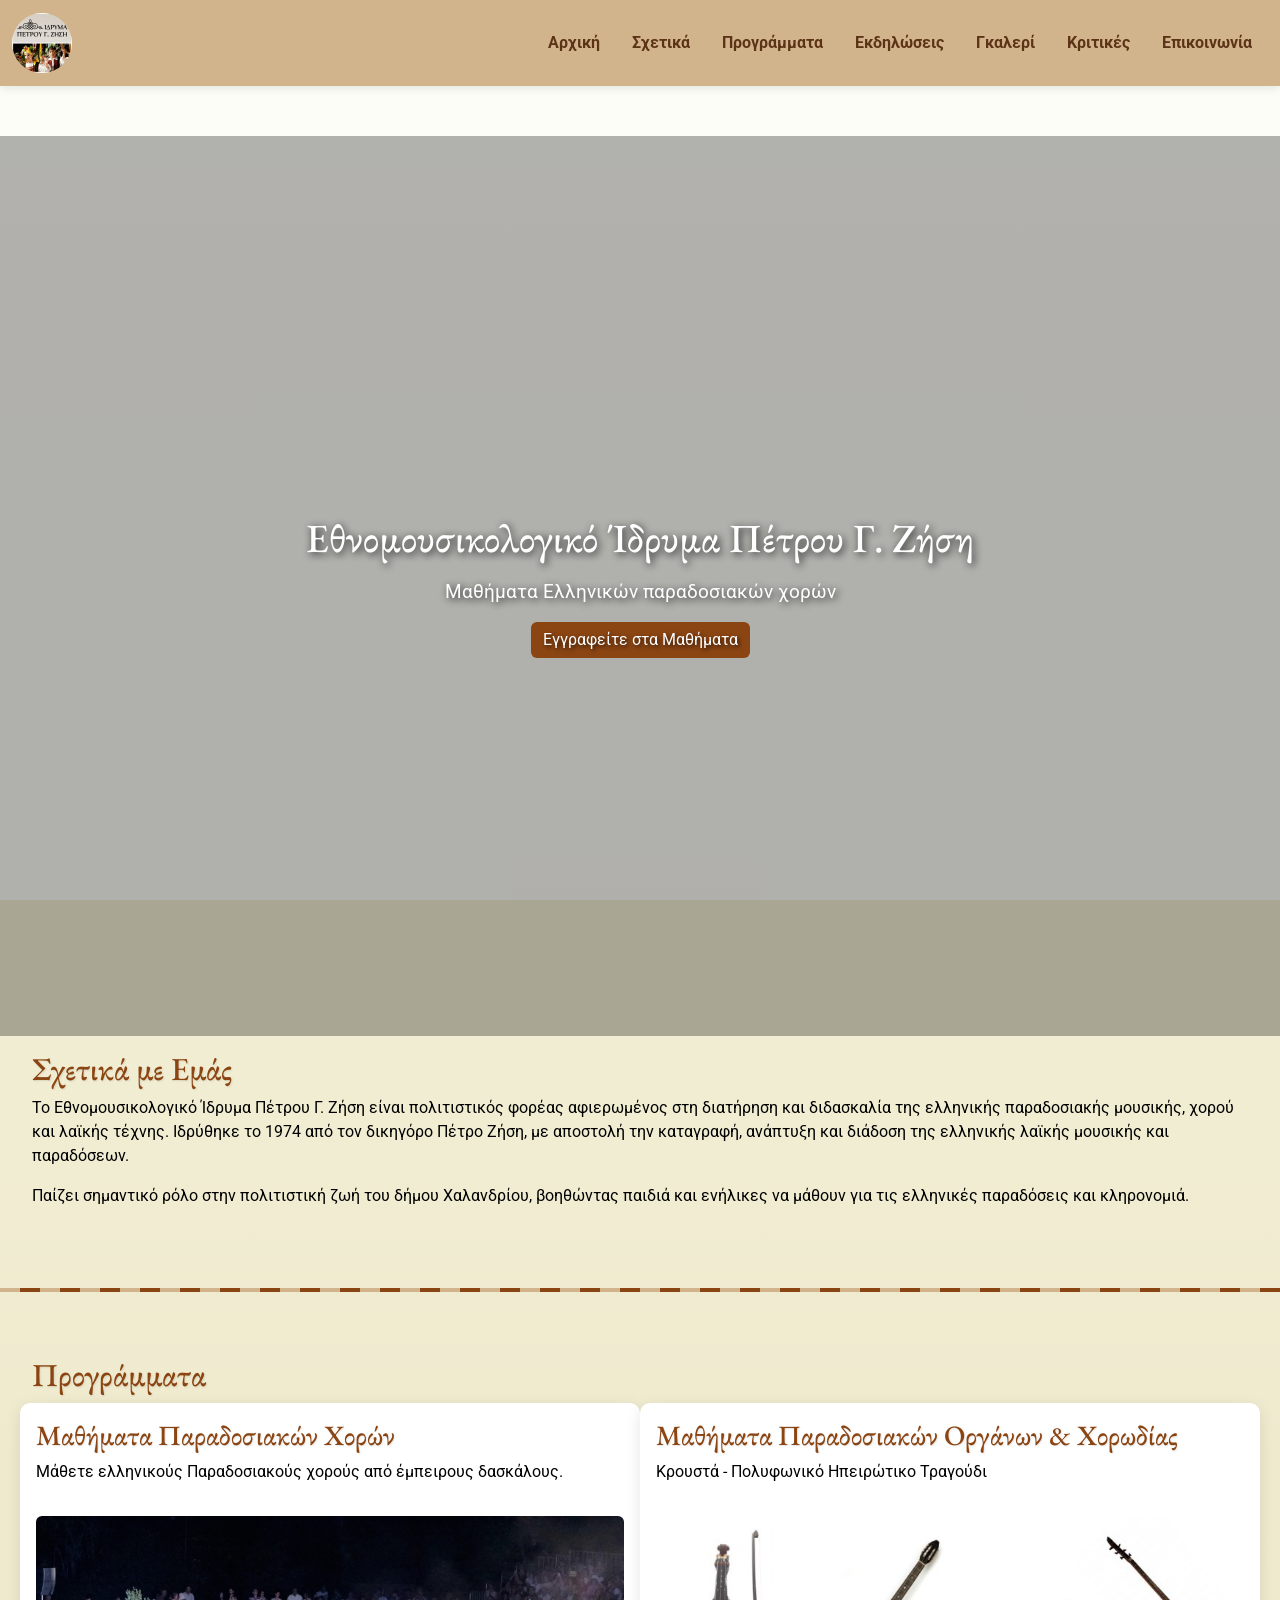
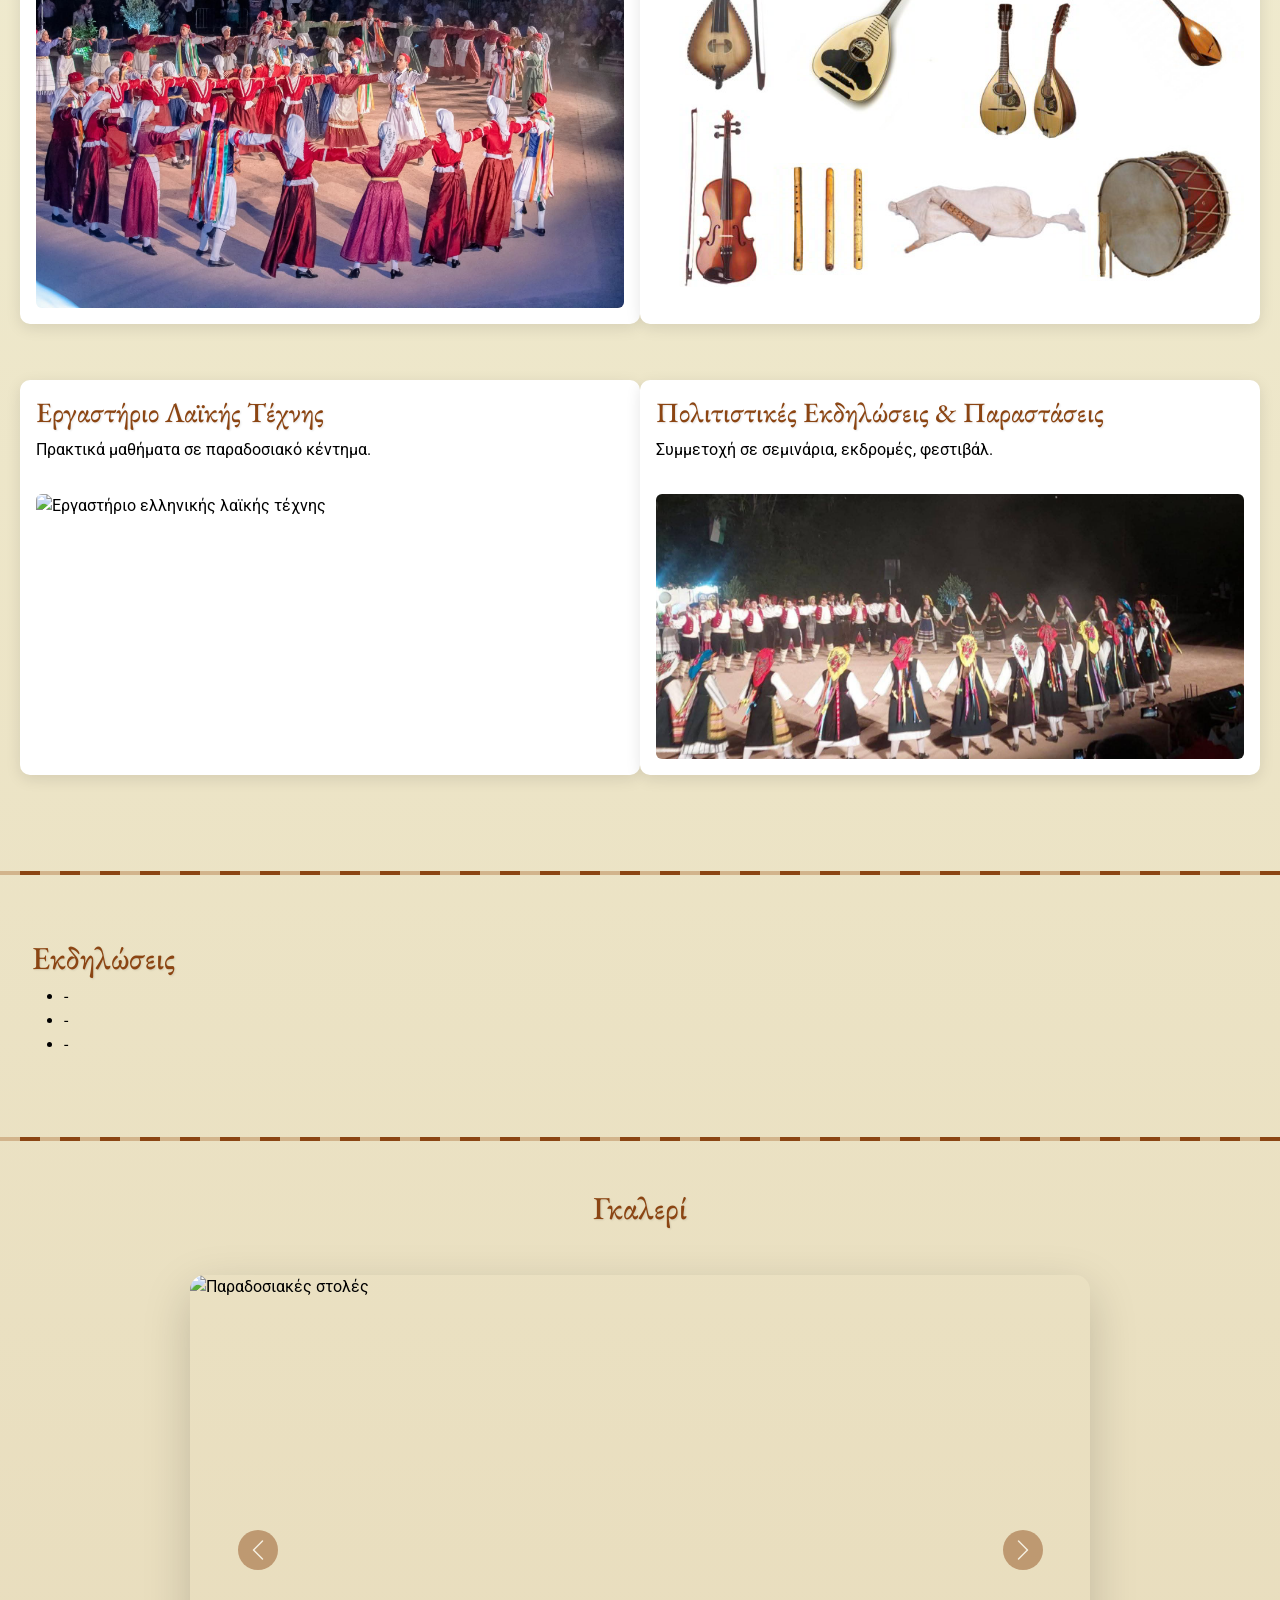
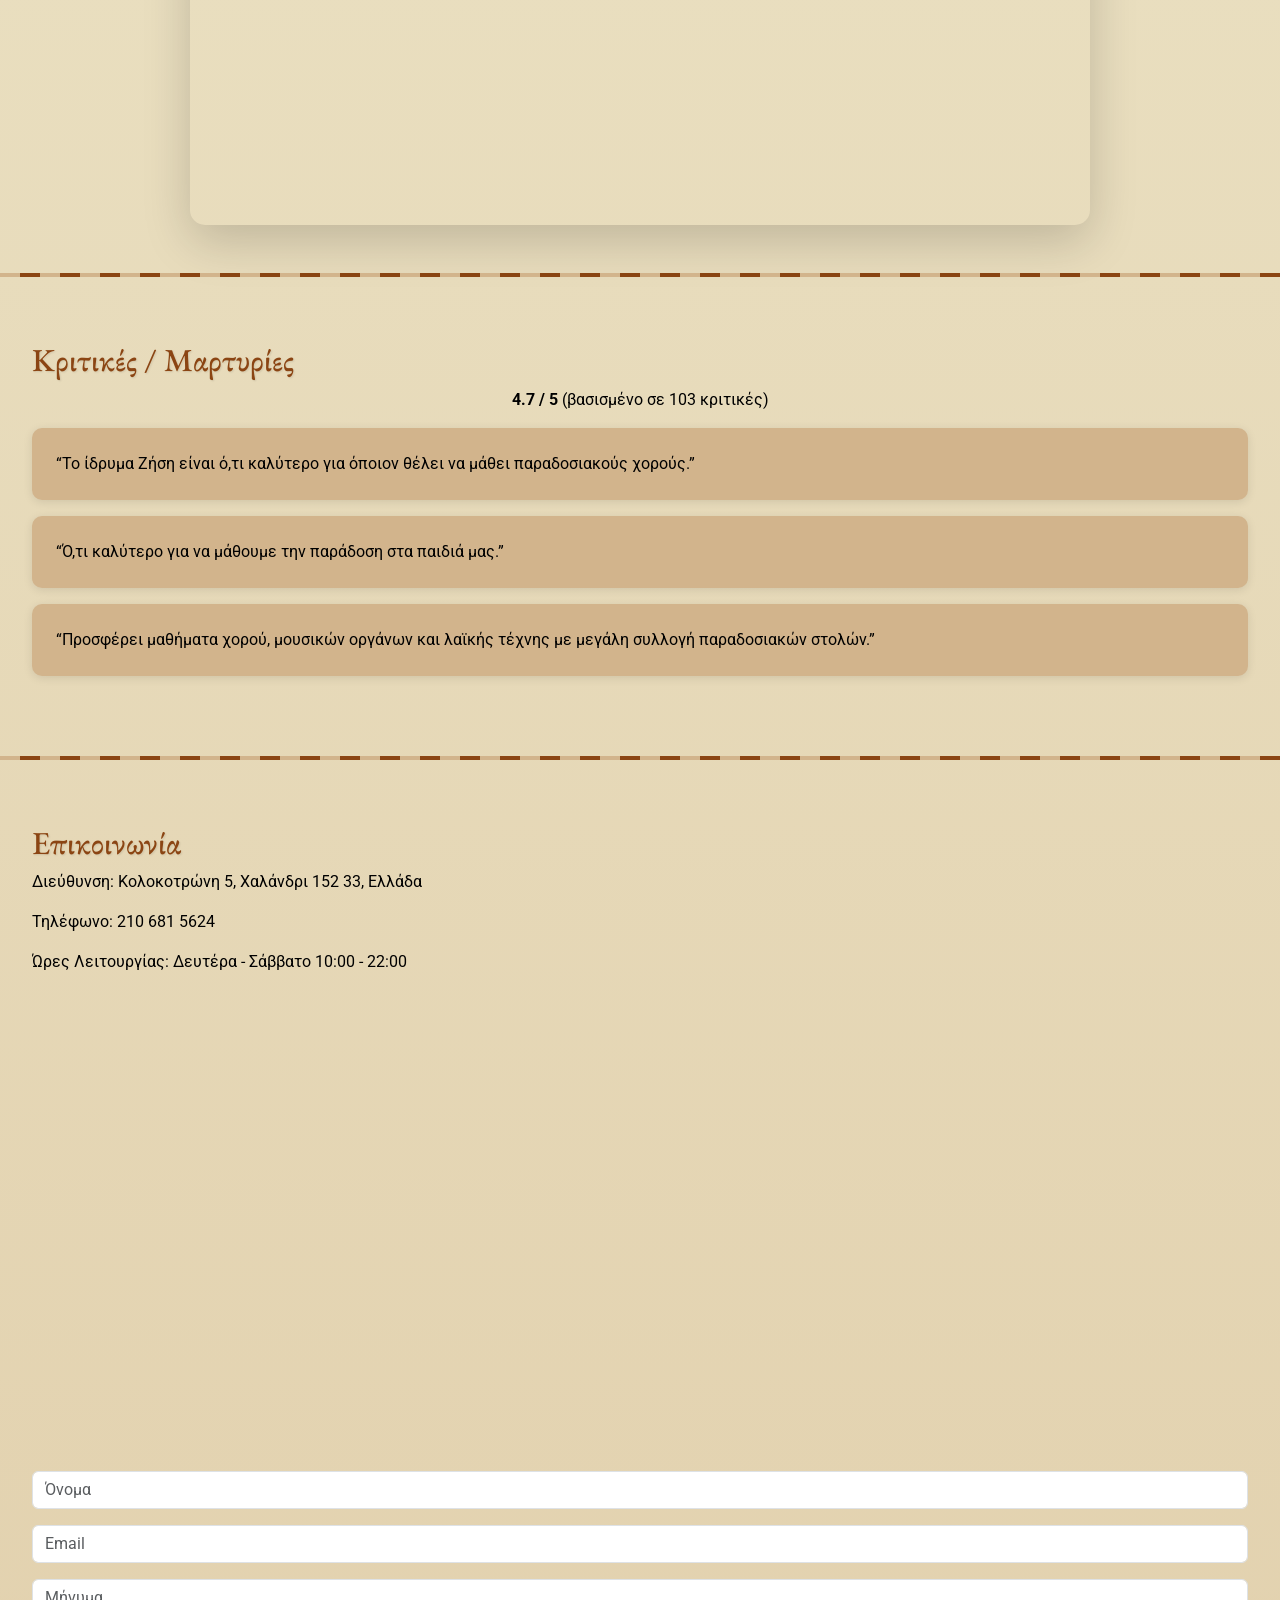
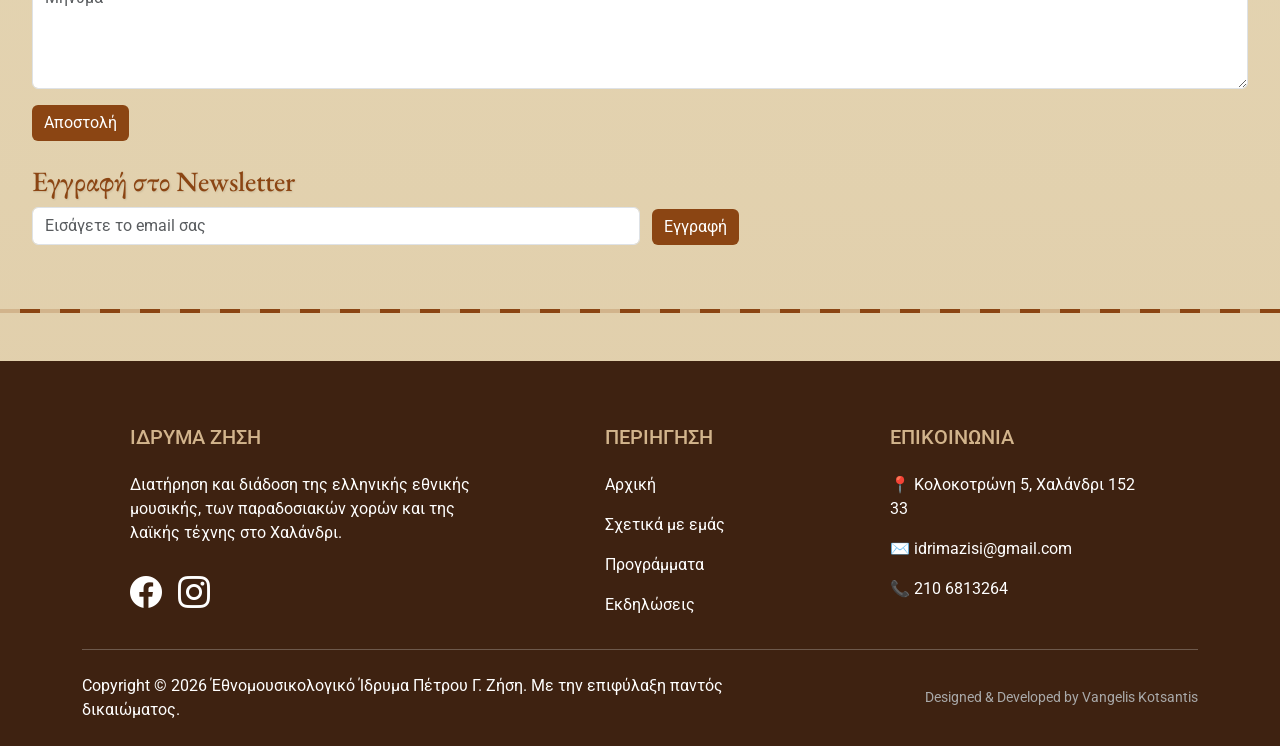
==== index.html @ 88c93ce0 "Update index.html με καρουζελ" ====
<!-- index.html -->
<!DOCTYPE html>
<html lang="el">
<head>
    <meta charset="UTF-8">
    <meta name="viewport" content="width=device-width, initial-scale=1.0">
    <meta name="description" content="Εθνομουσικολογικό Ίδρυμα Πέτρου Γ. Ζήση - Διατήρηση και διδασκαλία ελληνικής παραδοσιακής μουσικής, χορού και λαϊκής τέχνης στο Χαλάνδρι, Αθήνα.">
    <meta name="keywords" content="παραδοσιακοί χοροί, ελληνική μουσική, λαϊκή τέχνη, πολιτιστικά events, Χαλάνδρι, Αθήνα, Ελλάδα">
    <meta property="og:title" content="Εθνομουσικολογικό Ίδρυμα Πέτρου Γ. Ζήση">
    <meta property="og:description" content="Διατήρηση και διδασκαλία ελληνικής παραδοσιακής μουσικής, χορού και λαϊκής τέχνης στο Χαλάνδρι.">
    <meta property="og:image" content="https://vkotsadis06.github.io/idrima-zisi/logo.jpg">
    <meta property="og:url" content="https://vkotsadis06.github.io/idrima-zisi/">
    <meta property="og:type" content="website">
    <title>Εθνομουσικολογικό Ίδρυμα Πέτρου Γ. Ζήση</title>
    <link rel="icon" href="logo.jpg" type="image/jpeg">
    <link href="https://fonts.googleapis.com/css2?family=Playfair+Display:wght@700&family=Roboto:wght@400&family=EB+Garamond&family=Noto+Sans:ital,wght@0,400;0,700;1,400&display=swap" rel="stylesheet">
    <link href="https://cdn.jsdelivr.net/npm/bootstrap@5.3.0-alpha1/dist/css/bootstrap.min.css" rel="stylesheet">
    <link rel="stylesheet" href="https://cdn.jsdelivr.net/npm/bootstrap-icons@1.11.3/font/bootstrap-icons.min.css">
    <link rel="stylesheet" href="styles.css">
</head>
<body>
    <nav class="navbar navbar-expand-md sticky-top" style="background-color: #D2B48C;">
        <div class="container-fluid">
            <a class="navbar-brand" href="#home">
                <img src="logo.jpg" alt="Λογότυπο Ιδρύματος" class="logo" style="height: 60px; border-radius: 50%;">
            </a>
            
            <button class="navbar-toggler" type="button" data-bs-toggle="collapse" data-bs-target="#navbarNav">
                <span class="navbar-toggler-icon"></span>
            </button>
            
            <div class="collapse navbar-collapse" id="navbarNav">
                <ul class="navbar-nav ms-auto">
                    <li class="nav-item"><a class="nav-link" href="#home">Αρχική</a></li>
                    <li class="nav-item"><a class="nav-link" href="#about">Σχετικά</a></li>
                    <li class="nav-item"><a class="nav-link" href="#programs">Προγράμματα</a></li>
                    <li class="nav-item"><a class="nav-link" href="#events">Εκδηλώσεις</a></li>
                    <li class="nav-item"><a class="nav-link" href="#gallery">Γκαλερί</a></li>
                    <li class="nav-item"><a class="nav-link" href="#reviews">Κριτικές</a></li>
                    <li class="nav-item"><a class="nav-link" href="#contact">Επικοινωνία</a></li>
                </ul>
            </div>
        </div>
    </nav>

    <section id="home" class="hero">
        <div class="text-center">
            <h1 class="text-white" style="text-shadow: 2px 2px 8px rgba(0, 0, 0, 0.9);">Εθνομουσικολογικό Ίδρυμα Πέτρου Γ. Ζήση</h1>
            <p class="text-white mt-3" style="text-shadow: 2px 2px 8px rgba(0, 0, 0, 0.9); font-size: 1.2rem;">Μαθήματα Ελληνικών παραδoσιακών χορών</p>
            <a href="#contact" class="btn btn-primary">Εγγραφείτε στα Μαθήματα</a>
        </div>
    </section>

    <section id="about" class="greek-motif section-animate">
        <h2>Σχετικά με Εμάς</h2>
        <p>Το Εθνομουσικολογικό Ίδρυμα Πέτρου Γ. Ζήση είναι πολιτιστικός φορέας αφιερωμένος στη διατήρηση και διδασκαλία της ελληνικής παραδοσιακής μουσικής, χορού και λαϊκής τέχνης. Ιδρύθηκε το 1974 από τον δικηγόρο Πέτρο Ζήση, με αποστολή την καταγραφή, ανάπτυξη και διάδοση της ελληνικής λαϊκής μουσικής και παραδόσεων.</p>
        <p>Παίζει σημαντικό ρόλο στην πολιτιστική ζωή του δήμου Χαλανδρίου, βοηθώντας παιδιά και ενήλικες να μάθουν για τις ελληνικές παραδόσεις και κληρονομιά.</p>
    </section>

    <section id="programs" class="greek-motif section-animate">
        <h2>Προγράμματα</h2>
        <div class="row">
            <div class="col-md-6 program-card">
                <h3>Μαθήματα Παραδοσιακών Χορών</h3>
                <p>Μάθετε ελληνικούς Παραδοσιακούς χορούς από έμπειρους δασκάλους.</p>
                <img src="photo3.jpg" alt="Παραδοσιακοί ελληνικοί χοροί από το Ίδρυμα Ζήση" class="img-fluid rounded mt-3" loading="lazy">
            </div>
            <div class="col-md-6 program-card">
                <h3>Μαθήματα Παραδοσιακών Οργάνων & Χορωδίας</h3>
                <p>Κρουστά - Πολυφωνικό Ηπειρώτικο Τραγούδι</p>
                <img src="photo2.jpg" class="img-fluid rounded mt-3" loading="lazy">
            </div>
        </div>
        <div class="row mt-4">
            <div class="col-md-6 program-card">
                <h3>Εργαστήριο Λαϊκής Τέχνης</h3>
                <p>Πρακτικά μαθήματα σε παραδοσιακό κέντημα.</p>
                <img src="https://images.squarespace-cdn.com/content/v1/5a07137264b05f2730b14c6b/1581079031472-TCMFX96UH1PQL0IK52E2/traditional_loom.jpg?format=1500w" alt="Εργαστήριο ελληνικής λαϊκής τέχνης" class="img-fluid rounded mt-3" loading="lazy">
            </div>
            <div class="col-md-6 program-card">
                <h3>Πολιτιστικές Εκδηλώσεις & Παραστάσεις</h3>
                <p>Συμμετοχή σε σεμινάρια, εκδρομές, φεστιβάλ.</p>
                <img src="photo1.jpg" class="img-fluid rounded mt-3" loading="lazy">
            </div>
        </div>
    </section>

    <section id="events" class="greek-motif section-animate">
        <h2>Εκδηλώσεις</h2>
        <ul>
            <li><strong></strong> - </li>
            <li><strong></strong> - </li>
            <li><strong></strong> - </li>
        </ul>
        <p class="small mb-0" style="color: #0f0b0b;"></p>
</section>

<style>
    .gallery-slide-img {
        height: 550px;
        object-fit: cover;
        object-position: center top;
        cursor: pointer;
    }
    .carousel-control-prev-icon,
    .carousel-control-next-icon {
        background-color: rgba(139, 69, 19, 0.9) !important;
        border-radius: 50%;
        padding: 20px;
        background-size: 60%;
    }
    @media (max-width: 768px) {
        .gallery-slide-img {
            height: 350px;
        }
    }
</style>

<section id="gallery" class="greek-motif section-animate py-5">
    <div class="container">
        <h2 class="mb-5 text-center" style="color: #8B4513;">Γκαλερί</h2>
        
        <div id="foundationGallery" class="carousel slide shadow-lg mx-auto" data-bs-ride="carousel" style="max-width: 900px; border-radius: 15px; overflow: hidden;">
            
            <div class="carousel-inner">
                <div class="carousel-item active">
                    <img src="https://otavoice.gr/wp-content/uploads/2023/10/377218_281390081961912_525425784_n.jpg" alt="Παραδοσιακές στολές" class="d-block w-100 gallery-slide-img gallery-img" loading="lazy">
                </div>
                
                <div class="carousel-item">
                    <img src="https://i.ytimg.com/vi/d5jm_ez07vM/maxresdefault.jpg" alt="Ομαδική παράσταση" class="d-block w-100 gallery-slide-img gallery-img" loading="lazy">
                </div>
                <div class="carousel-item">
                    <img src="https://www.greece-is.com/wp-content/uploads/2017/04/KARELIA-KALAMATA-ZAVOS4.jpg" alt="Ελληνικές λαϊκές στολές" class="d-block w-100 gallery-slide-img gallery-img" loading="lazy">
                </div>
                <div class="carousel-item">
                    <img src="https://www.elissos.com/wp-content/uploads/2025/04/greek-bouzouki.jpg" alt="Μπουζούκι" class="d-block w-100 gallery-slide-img gallery-img" loading="lazy">
                </div>
                <div class="carousel-item">
                    <img src="https://news.gtp.gr/wp-content/uploads/2017/07/guitar-acoustic.jpg" alt="Κιθάρα" class="d-block w-100 gallery-slide-img gallery-img" loading="lazy">
                </div>
            </div>

            <button class="carousel-control-prev" type="button" data-bs-target="#foundationGallery" data-bs-slide="prev">
                <span class="carousel-control-prev-icon" aria-hidden="true"></span>
                <span class="visually-hidden">Προηγούμενο</span>
            </button>
            <button class="carousel-control-next" type="button" data-bs-target="#foundationGallery" data-bs-slide="next">
                <span class="carousel-control-next-icon" aria-hidden="true"></span>
                <span class="visually-hidden">Επόμενο</span>
            </button>
        </div>
    </div>
</section>

    <section id="reviews" class="greek-motif section-animate">
        <h2>Κριτικές / Μαρτυρίες</h2>
        <p class="text-center"><strong>4.7 / 5</strong> (βασισμένο σε 103 κριτικές)</p>
        <div class="testimonial">“Το ίδρυμα Ζήση είναι ό,τι καλύτερο για όποιον θέλει να μάθει παραδοσιακούς χορούς.”</div>
        <div class="testimonial">“Ό,τι καλύτερο για να μάθουμε την παράδοση στα παιδιά μας.”</div>
        <div class="testimonial">“Προσφέρει μαθήματα χορού, μουσικών οργάνων και λαϊκής τέχνης με μεγάλη συλλογή παραδοσιακών στολών.”</div>
    </section>

    <section id="contact" class="greek-motif section-animate">
        <h2>Επικοινωνία</h2>
        <p>Διεύθυνση: Κολοκοτρώνη 5, Χαλάνδρι 152 33, Ελλάδα</p>
        <p>Τηλέφωνο: 210 681 5624</p>
        <p>Ώρες Λειτουργίας: Δευτέρα - Σάββατο 10:00 - 22:00</p>
        <iframe src="https://www.google.com/maps/embed?pb=!1m18!1m12!1m3!1d386.6098460746731!2d23.799478508657387!3d38.022652000157635!2m3!1f0!2f0!3f0!3m2!1i1024!2i768!4f13.1!3m3!1m2!1s0x14a198f9e538e379%3A0x6883b04233fc4211!2zzpXOuM69zr_OvM6_z4XPg865zrrOv867zr_Os865zrrPjCDOis60z4HPhc68zrEgzqDOrc-Ez4HOv8-FIM6TLiDOls6uz4POtw!5e1!3m2!1sel!2sgr!4v1773169920272!5m2!1sel!2sgr" width="100%" height="450" style="border:0;" allowfullscreen="" loading="lazy" referrerpolicy="no-referrer-when-downgrade"></iframe>
    <form action="https://formspree.io/f/xreypypk" method="POST" class="mt-4">
        <div class="mb-3">
            <input type="text" name="Όνομα" class="form-control" placeholder="Όνομα" required>
        </div>
        <div class="mb-3">
            <input type="email" name="Email" class="form-control" placeholder="Email" required>
        </div>
        <div class="mb-3">
            <textarea name="Μήνυμα" class="form-control" placeholder="Μήνυμα" rows="4" required></textarea>
        </div>
        <button type="submit" class="btn btn-primary">Αποστολή</button>
    </form>
        <div class="mt-4">
            <h3>Εγγραφή στο Newsletter</h3>
            <form action="https://github.us9.list-manage.com/subscribe/post?u=51d073063e62c4d8cb79d80f4&amp;id=ccbe4bd9a5&amp;f_id=00e267e1f0" method="POST" target="_blank">
                <input type="email" name="EMAIL" class="form-control d-inline-block w-50" placeholder="Εισάγετε το email σας" required>
                
                <div style="position: absolute; left: -5000px;" aria-hidden="true">
                    <input type="text" name="b_51d073063e62c4d8cb79d80f4_ccbe4bd9a5" tabindex="-1" value="">
                </div>
                
                <button type="submit" class="btn btn-primary ms-2">Εγγραφή</button>
            </form>
        </div>
    </section>

    <footer class="text-white pt-5 pb-4 mt-5" style="background-color: #3E2211;">
        <div class="container text-center text-md-start">
            <div class="row text-center text-md-start">
    
                <div class="col-md-4 col-lg-4 col-xl-4 mx-auto mt-3">
                    <h5 class="text-uppercase mb-4 font-weight-bold" style="color: #D2B48C;">Ιδρυμα Ζηση</h5>
                    <p>Διατήρηση και διάδοση της ελληνικής εθνικής μουσικής, των παραδοσιακών χορών και της λαϊκής τέχνης στο Χαλάνδρι.</p>
                    <div class="mt-4 d-flex gap-3 justify-content-center justify-content-md-start">
                        <a href="https://www.facebook.com/Idrimazisipage" target="_blank" class="text-white social-icon" aria-label="Facebook Ιδρύματος">
                            <i class="bi bi-facebook" style="font-size: 2rem;"></i>
                        </a>
                        <a href="https://www.instagram.com/idrima_zisi" target="_blank" class="text-white social-icon" aria-label="Instagram Ιδρύματος">
                            <i class="bi bi-instagram" style="font-size: 2rem;"></i>
                        </a>
                    </div>
                </div>
    
                <div class="col-md-3 col-lg-2 col-xl-2 mx-auto mt-3">
                    <h5 class="text-uppercase mb-4 font-weight-bold" style="color: #D2B48C;">Περιηγηση</h5>
                    <p><a href="#home" class="text-white text-decoration-none footer-link">Αρχική</a></p>
                    <p><a href="#about" class="text-white text-decoration-none footer-link">Σχετικά με εμάς</a></p>
                    <p><a href="#programs" class="text-white text-decoration-none footer-link">Προγράμματα</a></p>
                    <p><a href="#events" class="text-white text-decoration-none footer-link">Εκδηλώσεις</a></p>
                </div>
    
                <div class="col-md-4 col-lg-3 col-xl-3 mx-auto mt-3">
                    <h5 class="text-uppercase mb-4 font-weight-bold" style="color: #D2B48C;">Επικοινωνια</h5>
                    <p>📍 Κολοκοτρώνη 5, Χαλάνδρι 152 33</p>
                    <p>✉️ idrimazisi@gmail.com</p>
                    <p>📞 210 6813264</p>
                </div>
            </div>
    
            <hr class="mb-4 border-light">
    
            <div class="row align-items-center">
                <div class="col-md-7 col-lg-8">
                    <p class="mb-0"> 
                        Copyright © 2026 Έθνομουσικολογικό Ίδρυμα Πέτρου Γ. Ζήση. Με την επιφύλαξη παντός δικαιώματος. 
                    </p>
                </div>
                <div class="col-md-5 col-lg-4 text-md-end mt-3 mt-md-0">
                    <p class="small mb-0" style="color: #A9A9A9;">
                        Designed & Developed by Vangelis Kotsantis
                    </p>
                </div>
            </div>
        </div>
    </footer>

    <script src="script.js"></script>
    <script src="https://cdn.jsdelivr.net/npm/bootstrap@5.3.0-alpha1/dist/js/bootstrap.bundle.min.js"></script>
</body>

</html>
---- styles.css ----
/* styles.css */
body { 
    font-family: 'Roboto', 'Noto Sans', sans-serif; 
    background-color: #F5F5DC; 
    color: #000000;
    margin: 0; 
    padding: 0; 
    background-image: linear-gradient(to bottom, #F5F5DC, #E0CDA9); /* Subtle gradient */
}
body::before {
    content: '';
    position: absolute;
    top: 0;
    left: 0;
    width: 100%;
    height: 100%;
    background: rgba(255, 255, 255, 0.8);
    pointer-events: none;
    z-index: -1;
}
h1, h2, h3 { 
    font-family: 'EB Garamond', 'Noto Sans', serif; 
    color: #8B4513; 
    text-shadow: 1px 1px 2px rgba(0,0,0,0.1);
}
.navbar {
    box-shadow: 0 2px 10px rgba(0,0,0,0.1);
    transition: background-color 0.3s;
}
.navbar:hover {
    background-color: #C4A484 !important;
}
.nav-link {
    color: #5C3317 !important;
    font-weight: bold;
    position: relative;
    transition: color 0.3s;
    margin: 0 0.5rem;
}
.nav-link::after {
    content: '';
    position: absolute;
    width: 0;
    height: 2px;
    bottom: 0;
    left: 0;
    background-color: #8B4513;
    transition: width 0.3s;
}
.nav-link:hover {
    color: #8B4513 !important;
}
.nav-link:hover::after {
    width: 100%;
}
section { 
    padding: 4rem 2rem; 
    scroll-margin-top: 5rem; 
    position: relative; 
    z-index: 1; 
    opacity: 0;
    transform: translateY(50px);
    transition: opacity 0.6s ease-out, transform 0.6s ease-out;
}
.section-animate.visible {
    opacity: 1;
    transform: translateY(0);
}
.hero { 
    background: url('https://otavoice.gr/wp-content/uploads/2023/10/377218_281390081961912_525425784_n.jpg') no-repeat center/cover; 
    min-height: 100vh; 
    display: flex; 
    align-items: center; 
    justify-content: center; 
    color: white; 
    text-shadow: 2px 2px 4px rgba(0,0,0,0.7); 
    animation: fadeIn 2s forwards; /* Added forwards to keep opacity 1 */
    position: relative;
}
.hero h1, .hero p {
    color: white !important;
    text-shadow: 2px 2px 8px rgba(0,0,0,0.9);
}
.hero::before {
    content: '';
    position: absolute;
    top: 0;
    left: 0;
    width: 100%;
    height: 100%;
    background: rgba(0,0,0,0.3); /* Overlay for better text visibility */
}
.hero .text-center {
    z-index: 1;
}
@keyframes fadeIn { 
    from { opacity: 0; } 
    to { opacity: 1; } 
}
.greek-motif { 
    border-bottom: 4px solid #8B4513; 
    position: relative; 
}
.greek-motif::after { 
    content: ''; 
    position: absolute; 
    bottom: -4px; 
    left: 0; 
    width: 100%; 
    height: 4px; 
    background: repeating-linear-gradient(90deg, #D2B48C, #D2B48C 20px, transparent 20px, transparent 40px); 
}
.program-card {
    background: white;
    padding: 1rem;
    border-radius: 10px;
    box-shadow: 0 4px 15px rgba(0,0,0,0.1);
    margin-bottom: 2rem;
    transition: transform 0.3s, box-shadow 0.3s;
}
.program-card img {
    max-width: 100%;
    height: auto;
    border-radius: 8px;
    margin-top: 1rem;
}
.program-card:hover {
    transform: translateY(-10px);
    box-shadow: 0 6px 20px rgba(0,0,0,0.15);
}
.gallery-grid img { 
    width: 100%; 
    max-width: 300px; 
    margin: 1rem; 
    border-radius: 15px; 
    box-shadow: 0 4px 12px rgba(0,0,0,0.15); 
    transition: transform 0.3s, box-shadow 0.3s; 
    cursor: pointer;
}
.gallery-grid img:hover { 
    transform: scale(1.05); 
    box-shadow: 0 6px 20px rgba(0,0,0,0.2);
}
.testimonial { 
    background: #D2B48C; 
    padding: 1.5rem; 
    margin: 1rem 0; 
    border-radius: 10px; 
    box-shadow: 0 2px 10px rgba(0,0,0,0.1);
    transition: background 0.3s;
}
.testimonial:hover {
    background: #C4A484;
}
/* Footer Links Hover */
.footer-link {
    transition: color 0.3s ease;
}
.footer-link:hover {
    color: #D2B48C !important;
    text-decoration: underline !important;
}
/* Εφέ Γκαλερί (Απόλυτη Προτεραιότητα) */
.gallery-img {
    transition: transform 0.3s ease, box-shadow 0.3s ease !important;
    cursor: pointer !important;
}

.gallery-img:hover {
    transform: scale(1.05) !important; 
    box-shadow: 0 10px 25px rgba(139, 69, 19, 0.4) !important; /* Έβαλα και μια ελαφριά καφέ σκιά για να ταιριάζει με το θέμα! */
    z-index: 10 !important;
    position: relative !important;
}
@media (max-width: 768px) { 
    nav { flex-direction: column; } 
    nav ul { flex-direction: column; } 
    nav .logo-container { margin-top: 1rem; } 
    section { padding: 2rem 1rem; } 
}
.btn-primary { 
    background: #8B4513; 
    border: none; 
    transition: background 0.3s;
}
.btn-primary:hover {
    background: #A0522D;

}
/* Εφέ στα εικονίδια των Social Media */
.social-icon {
    transition: color 0.3s ease, transform 0.3s ease;
    display: inline-block;
}
.social-icon:hover {
    color: #D2B48C !important;
    transform: scale(1.2); /* Μεγαλώνει ελαφρώς στο hover */
}
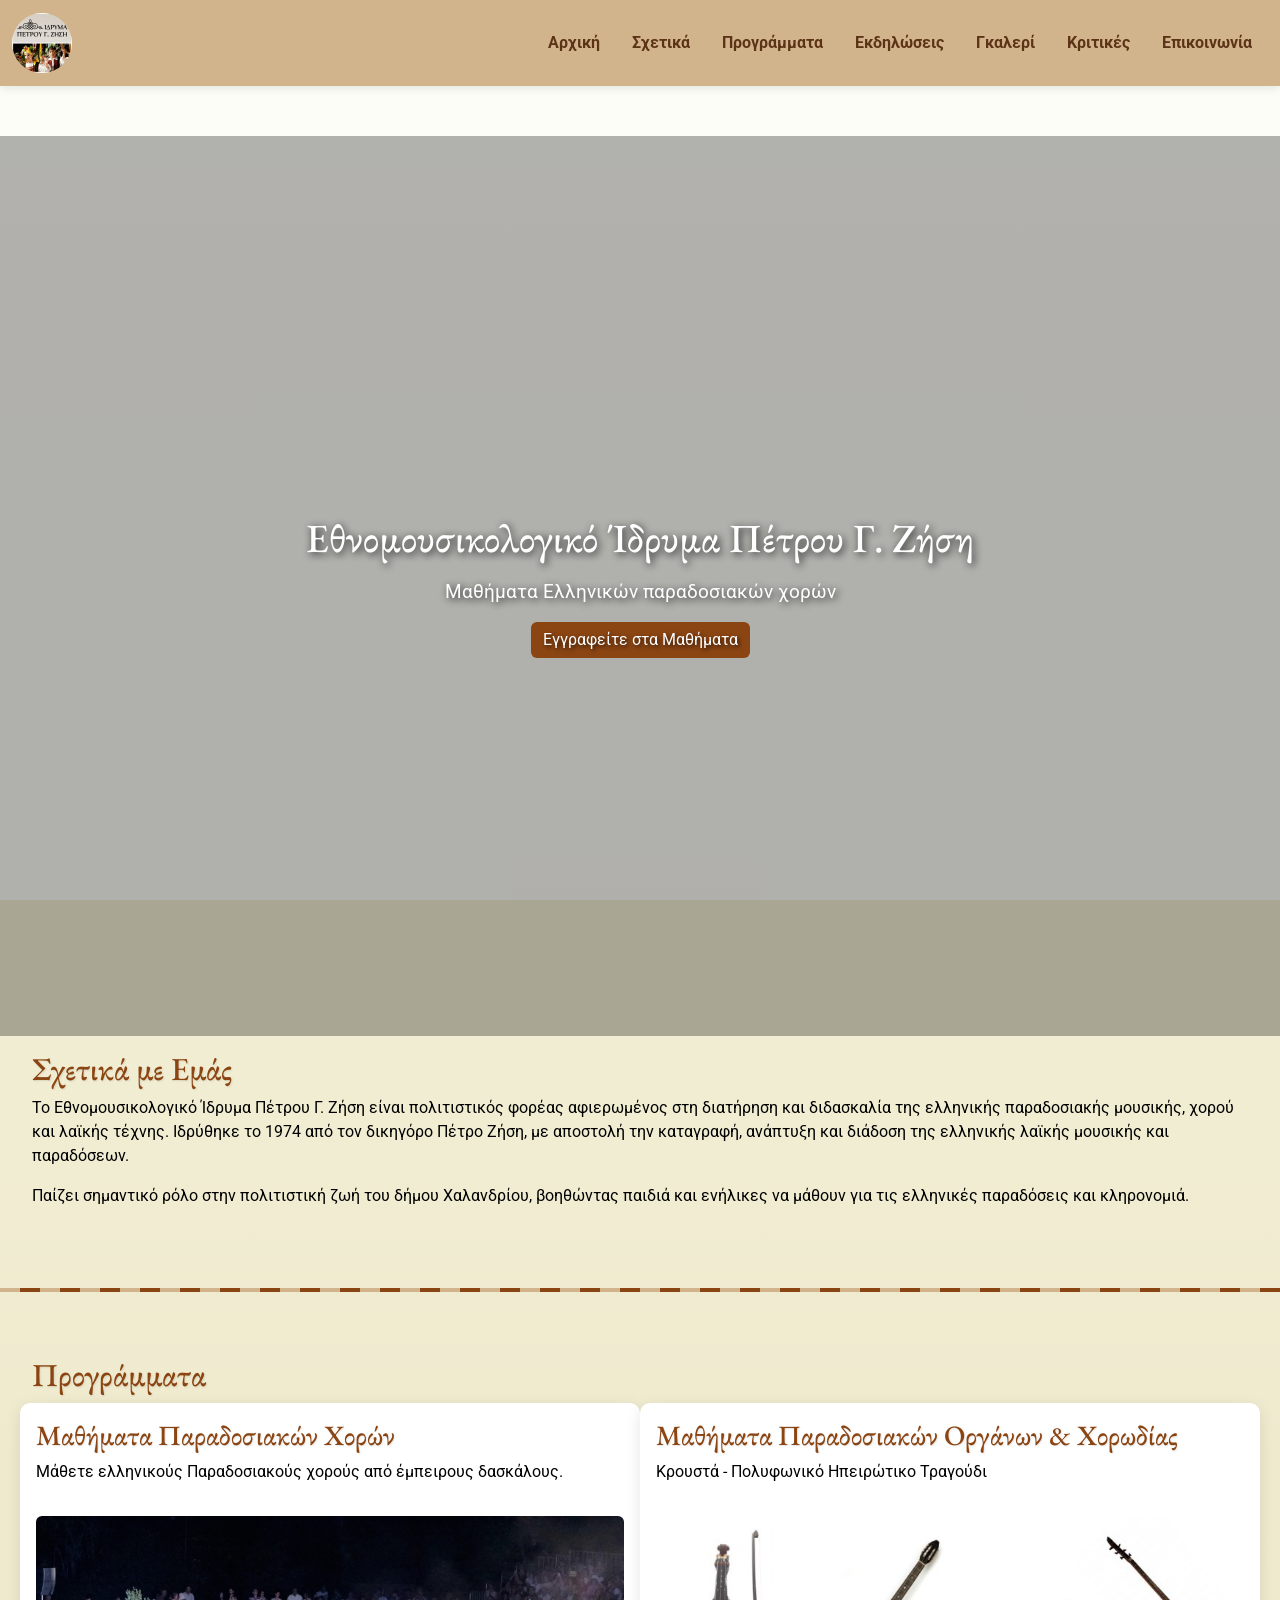
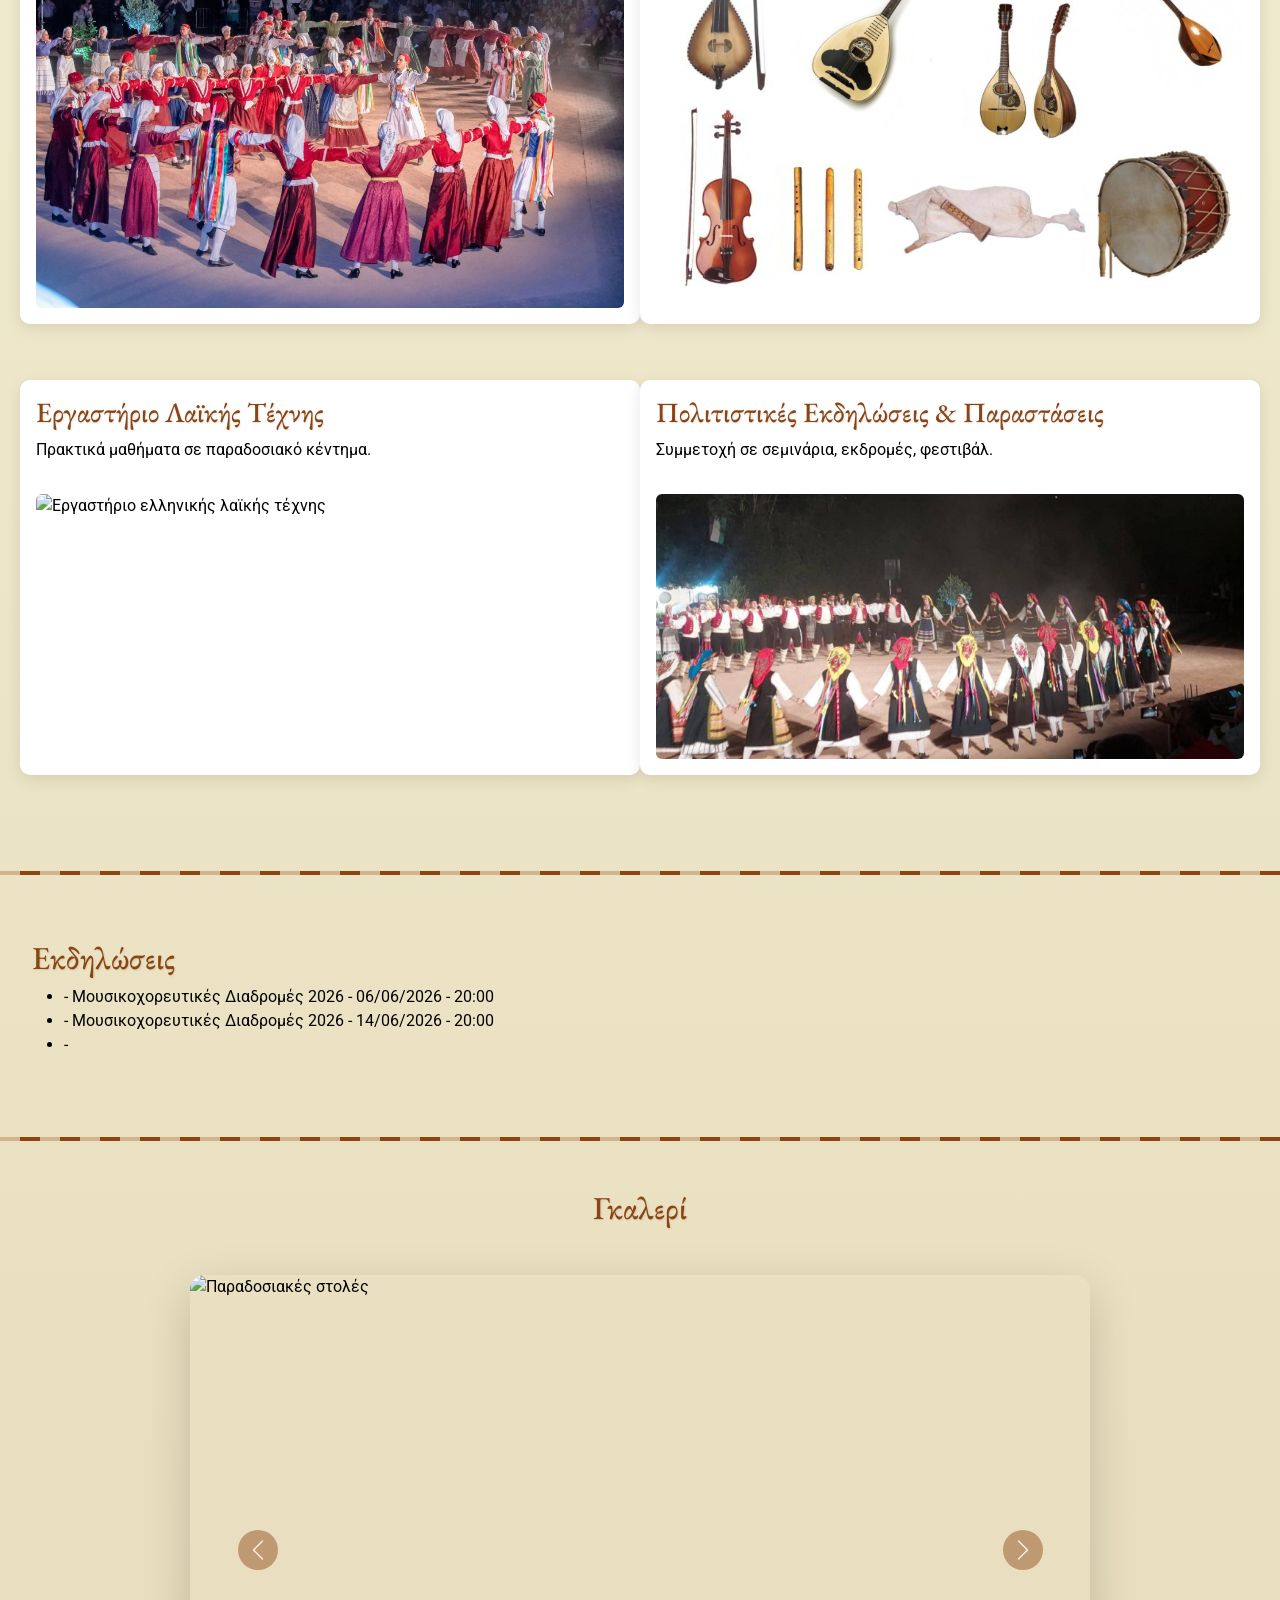
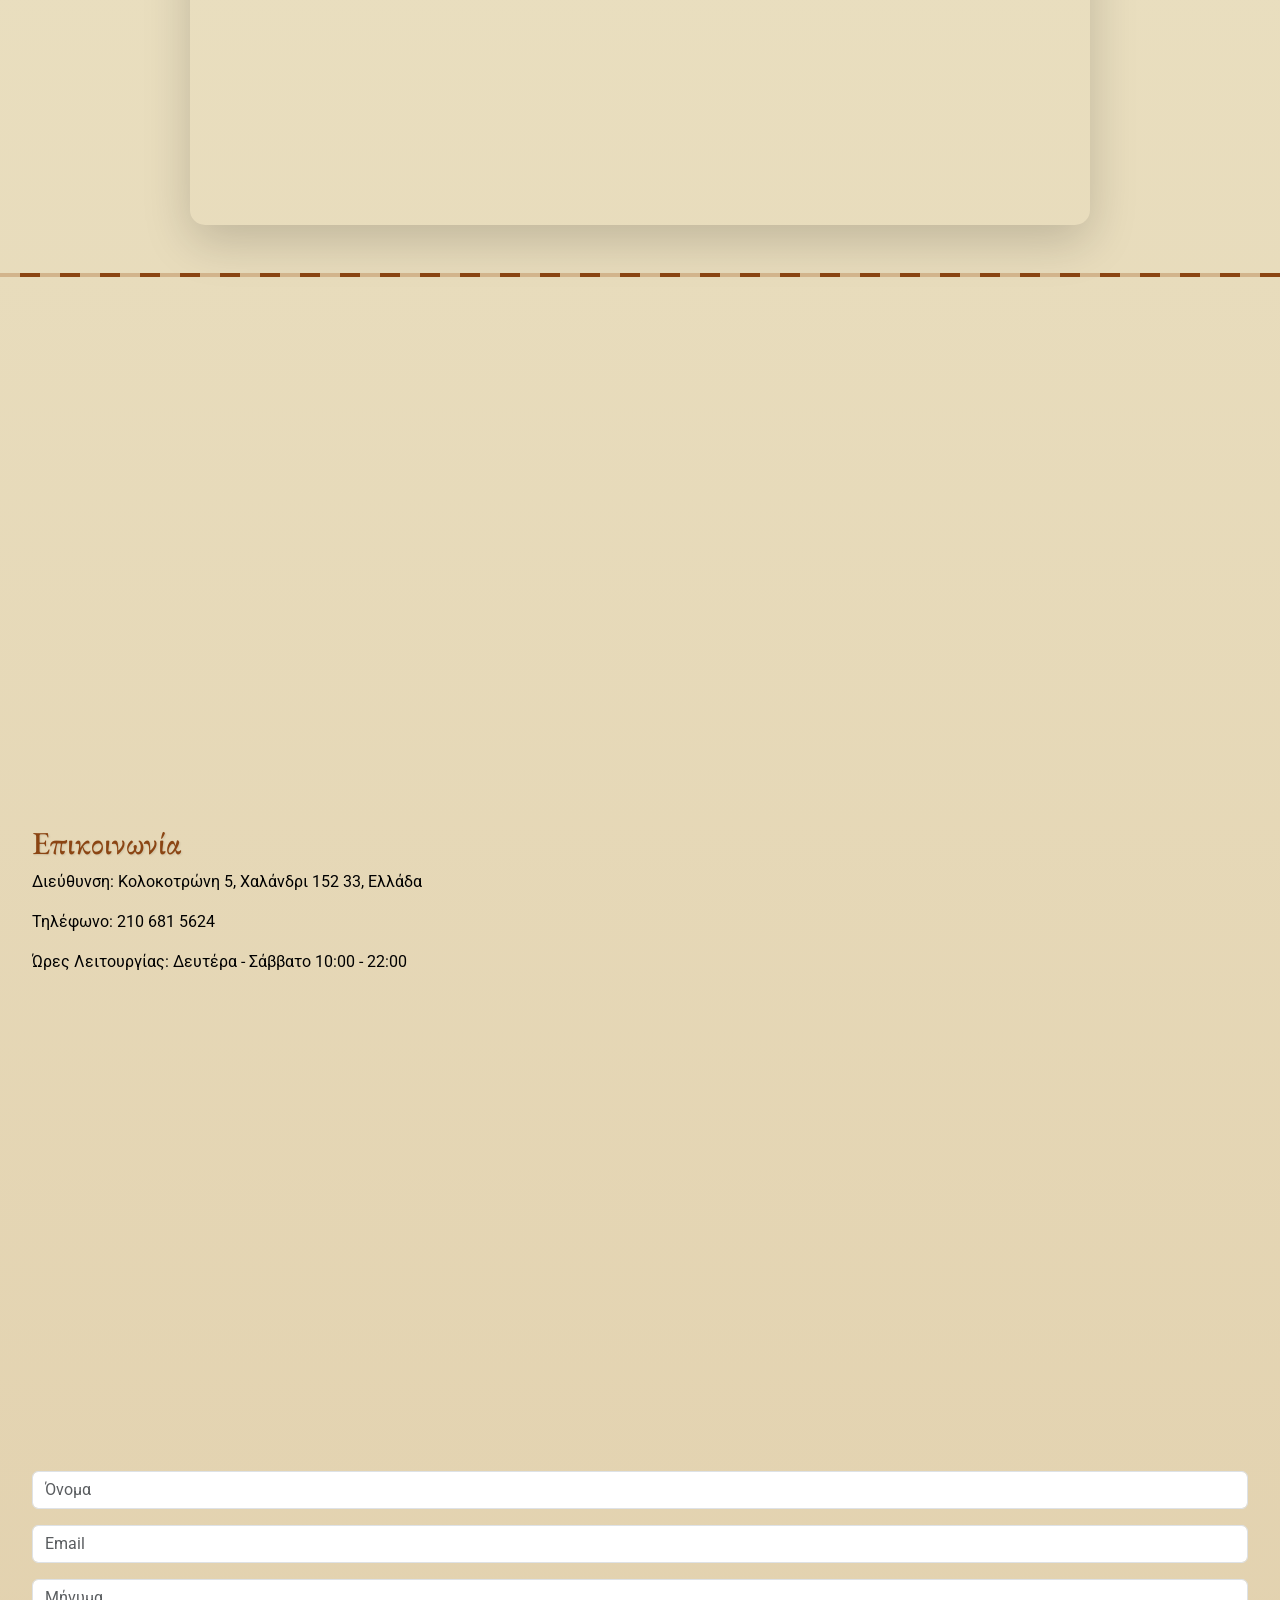
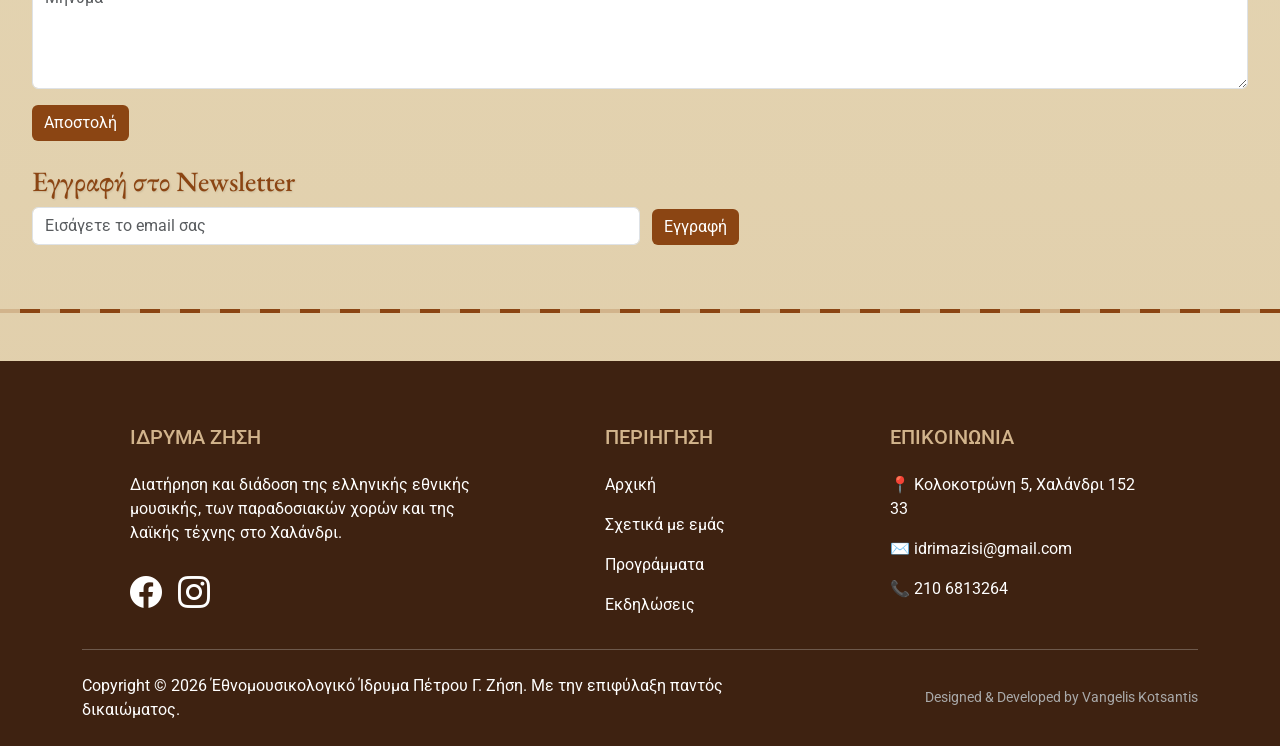
==== commit b07b0d48: "Update index.html" ====
--- a/index.html
+++ b/index.html
@@ -88,8 +88,8 @@
     <section id="events" class="greek-motif section-animate">
         <h2>Εκδηλώσεις</h2>
         <ul>
-            <li><strong></strong> - </li>
-            <li><strong></strong> - </li>
+            <li><strong></strong> - Μουσικοχορευτικές Διαδρομές 2026 - 06/06/2026 - 20:00 </li>
+            <li><strong></strong> - Μουσικοχορευτικές Διαδρομές 2026 - 14/06/2026 - 20:00 </li>
             <li><strong></strong> - </li>
         </ul>
         <p class="small mb-0" style="color: #0f0b0b;"></p>
@@ -139,6 +139,9 @@
                 <div class="carousel-item">
                     <img src="https://news.gtp.gr/wp-content/uploads/2017/07/guitar-acoustic.jpg" alt="Κιθάρα" class="d-block w-100 gallery-slide-img gallery-img" loading="lazy">
                 </div>
+                <div class="carousel-item">
+                    <img src="Parastasis.jpg" alt="Παράσταση" class="d-block w-100 gallery-slide-img gallery-img" loading="lazy">
+                </div>
             </div>
 
             <button class="carousel-control-prev" type="button" data-bs-target="#foundationGallery" data-bs-slide="prev">
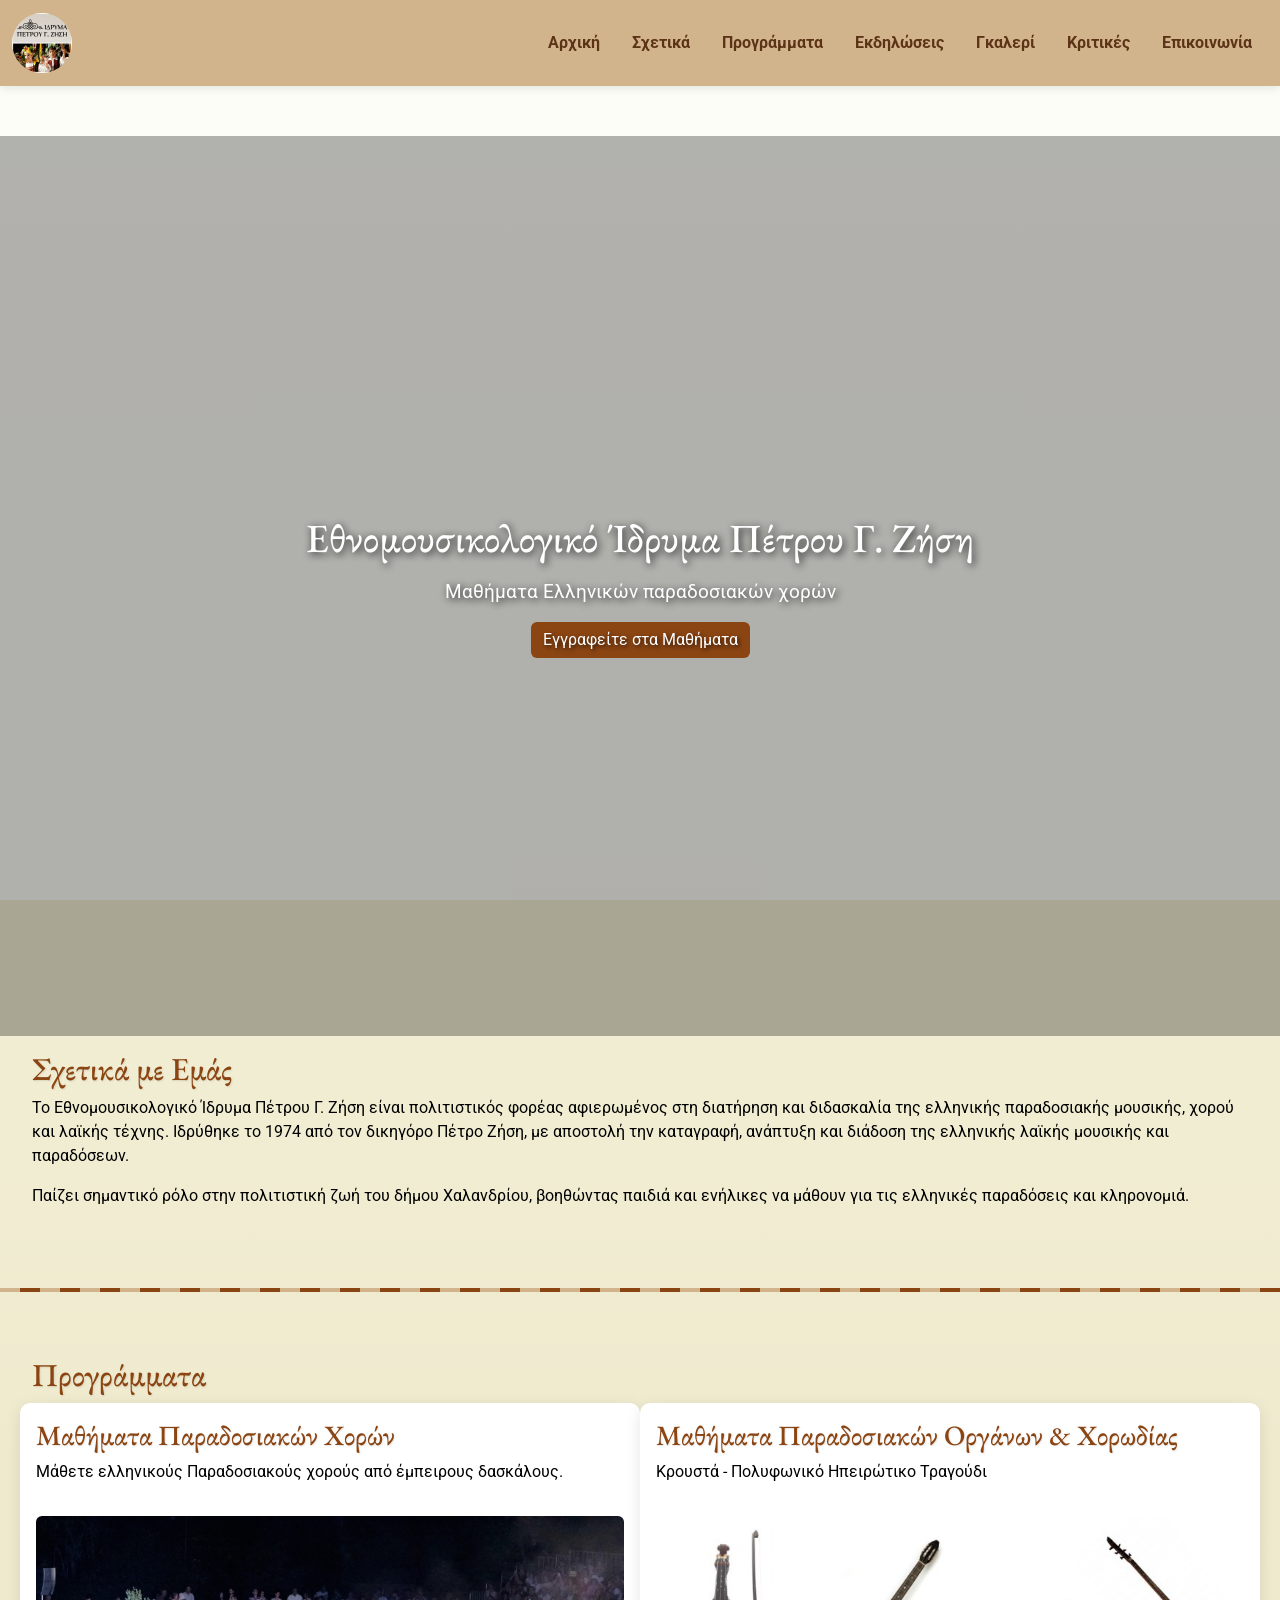
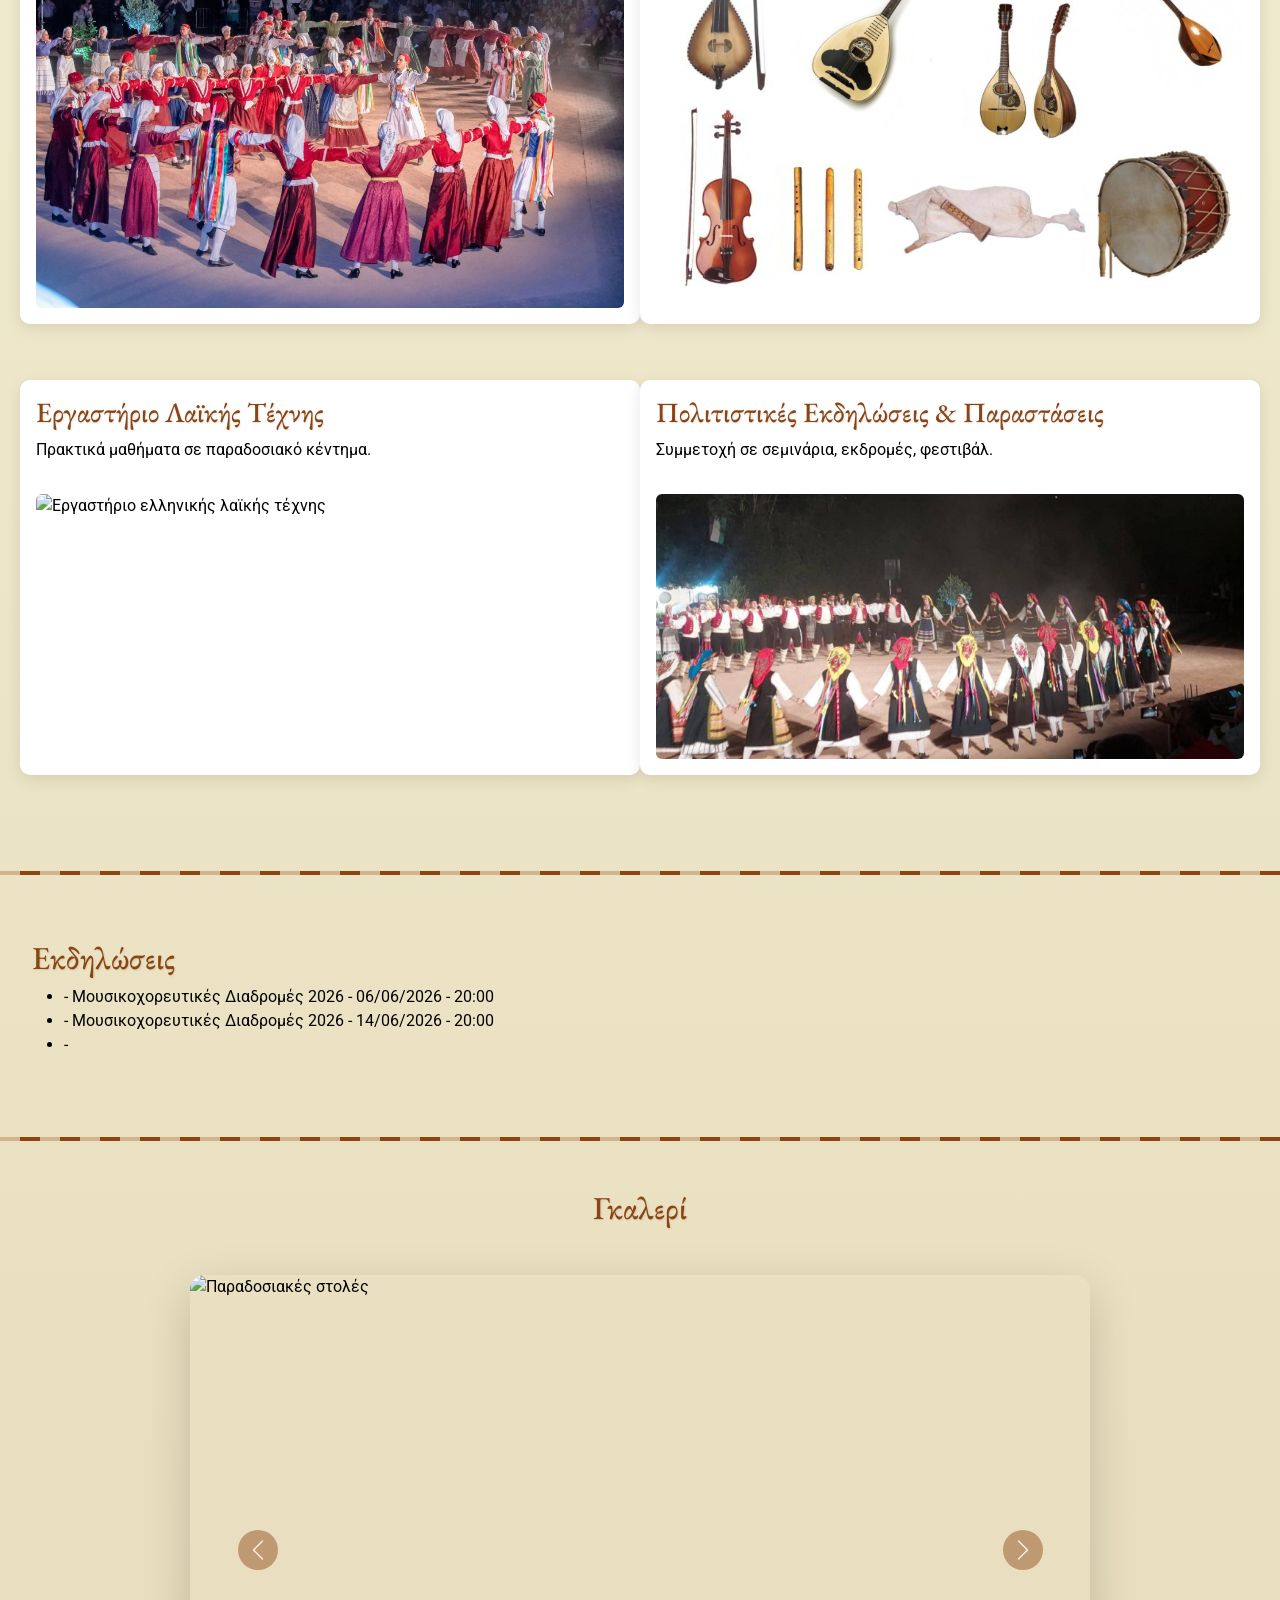
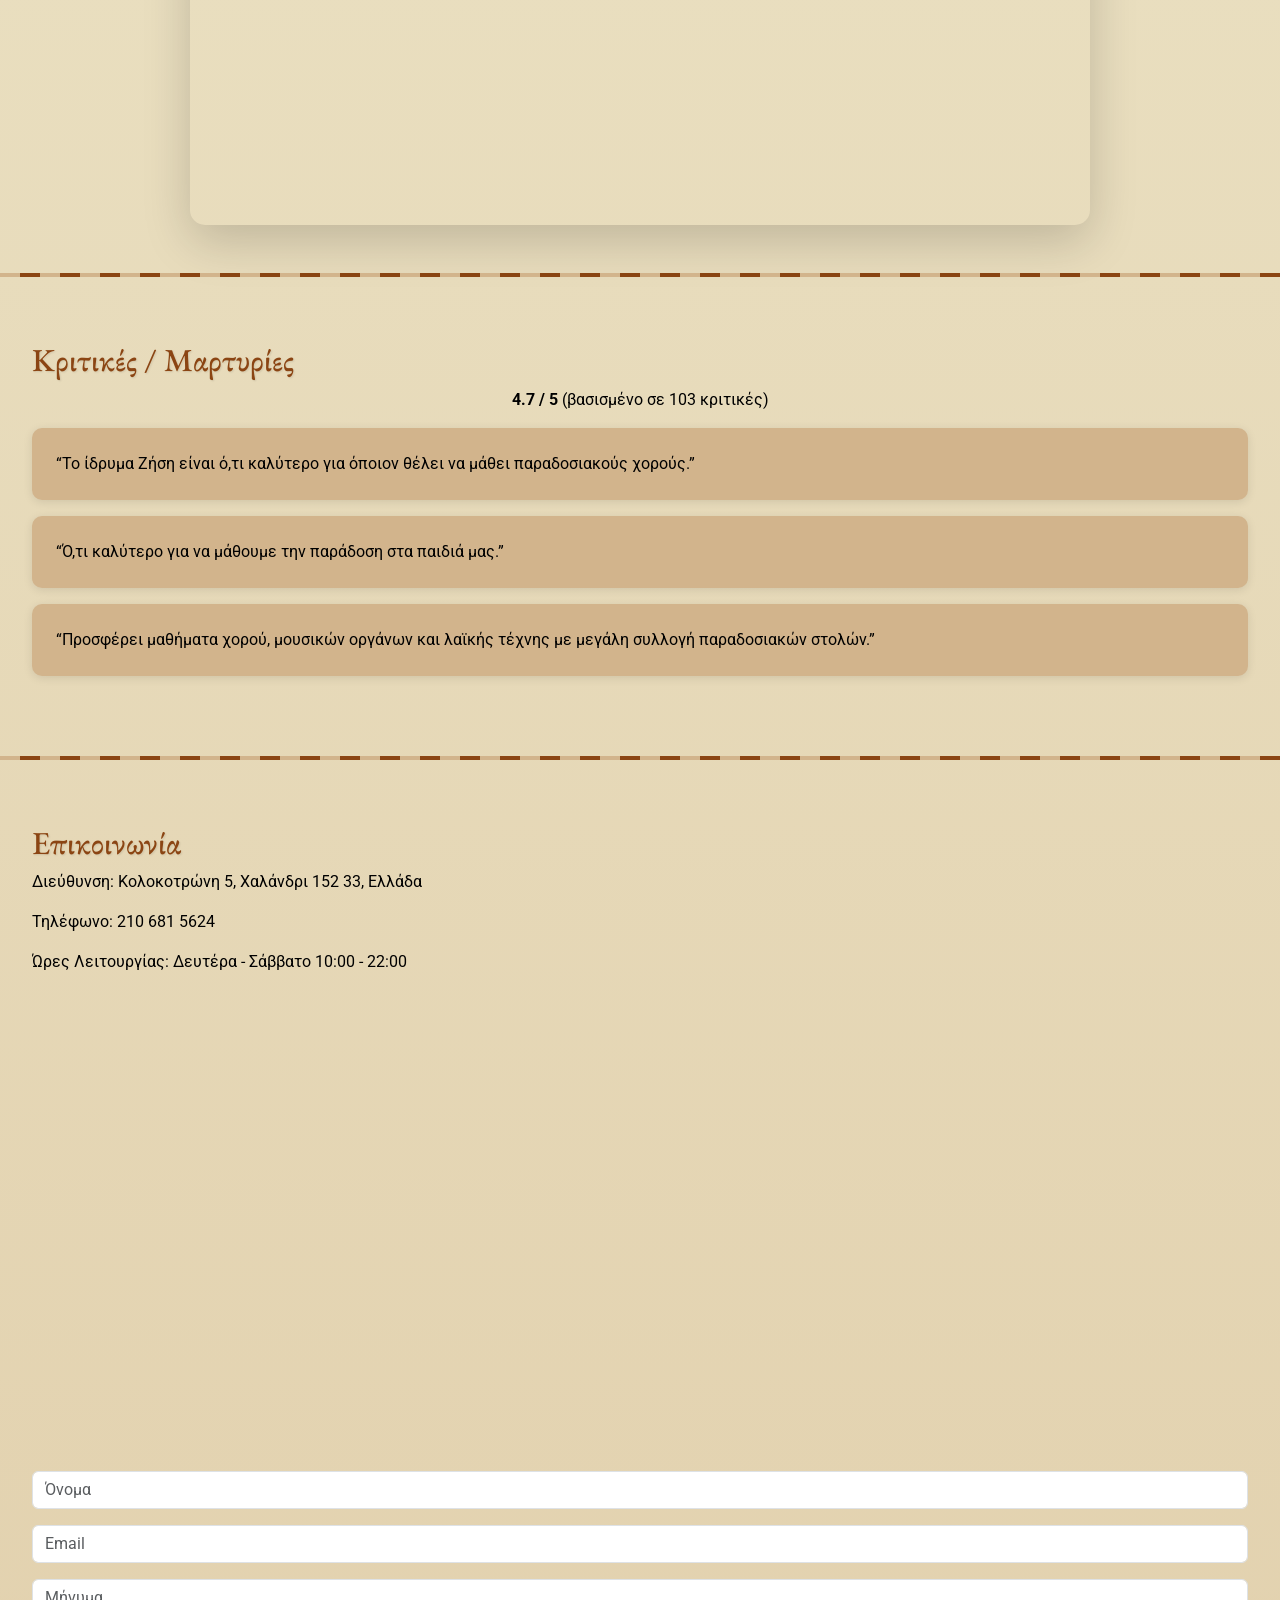
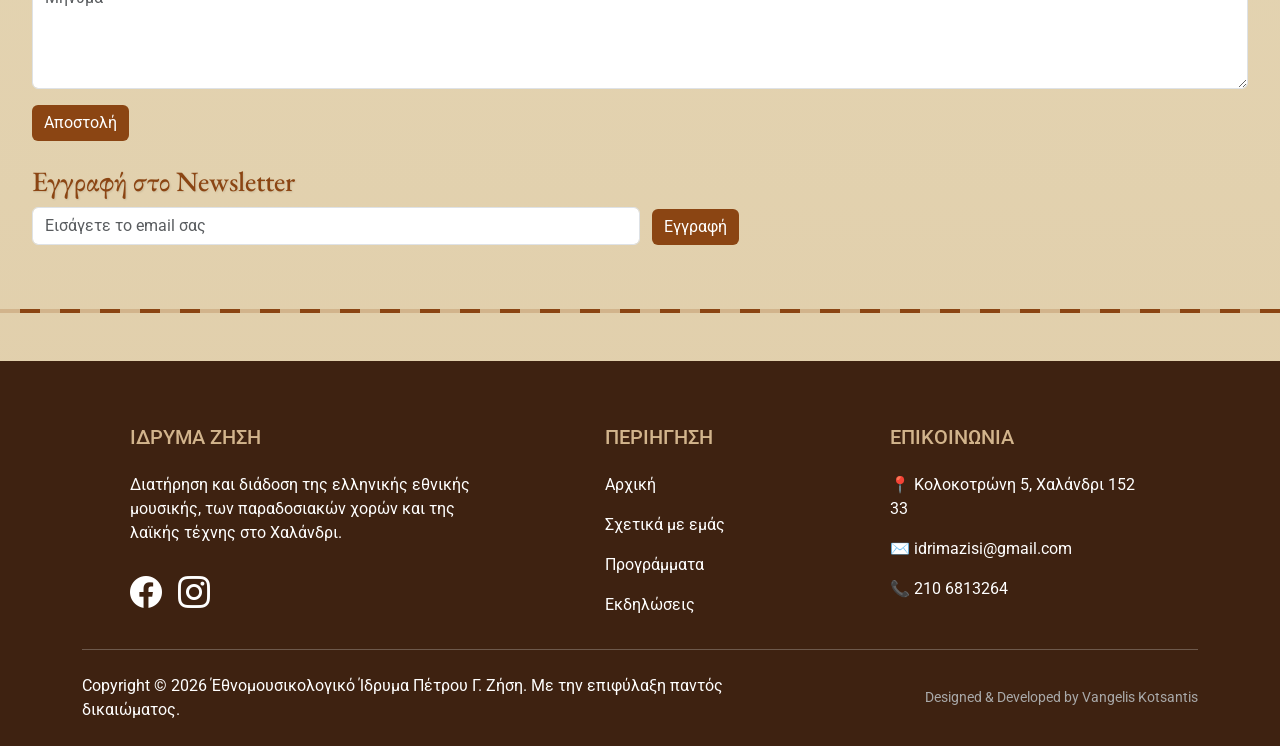
==== commit cfc69ecf: "Update Φωτογράφιση index.html" ====
--- a/index.html
+++ b/index.html
@@ -140,7 +140,16 @@
                     <img src="https://news.gtp.gr/wp-content/uploads/2017/07/guitar-acoustic.jpg" alt="Κιθάρα" class="d-block w-100 gallery-slide-img gallery-img" loading="lazy">
                 </div>
                 <div class="carousel-item">
-                    <img src="Parastasis.jpg" alt="Παράσταση" class="d-block w-100 gallery-slide-img gallery-img" loading="lazy">
+                    <img src="fotograf1.jpg" alt="Παράσταση" class="d-block w-100 gallery-slide-img gallery-img" loading="lazy">
+                </div>
+                <div class="carousel-item">
+                    <img src="fotograf2.jpg" alt="Παράσταση" class="d-block w-100 gallery-slide-img gallery-img" loading="lazy">
+                </div>
+                <div class="carousel-item">
+                    <img src="fotograf3.jpg" alt="Παράσταση" class="d-block w-100 gallery-slide-img gallery-img" loading="lazy">
+                </div>
+                <div class="carousel-item">
+                    <img src="fotograf4.jpg" alt="Παράσταση" class="d-block w-100 gallery-slide-img gallery-img" loading="lazy">
                 </div>
             </div>
 
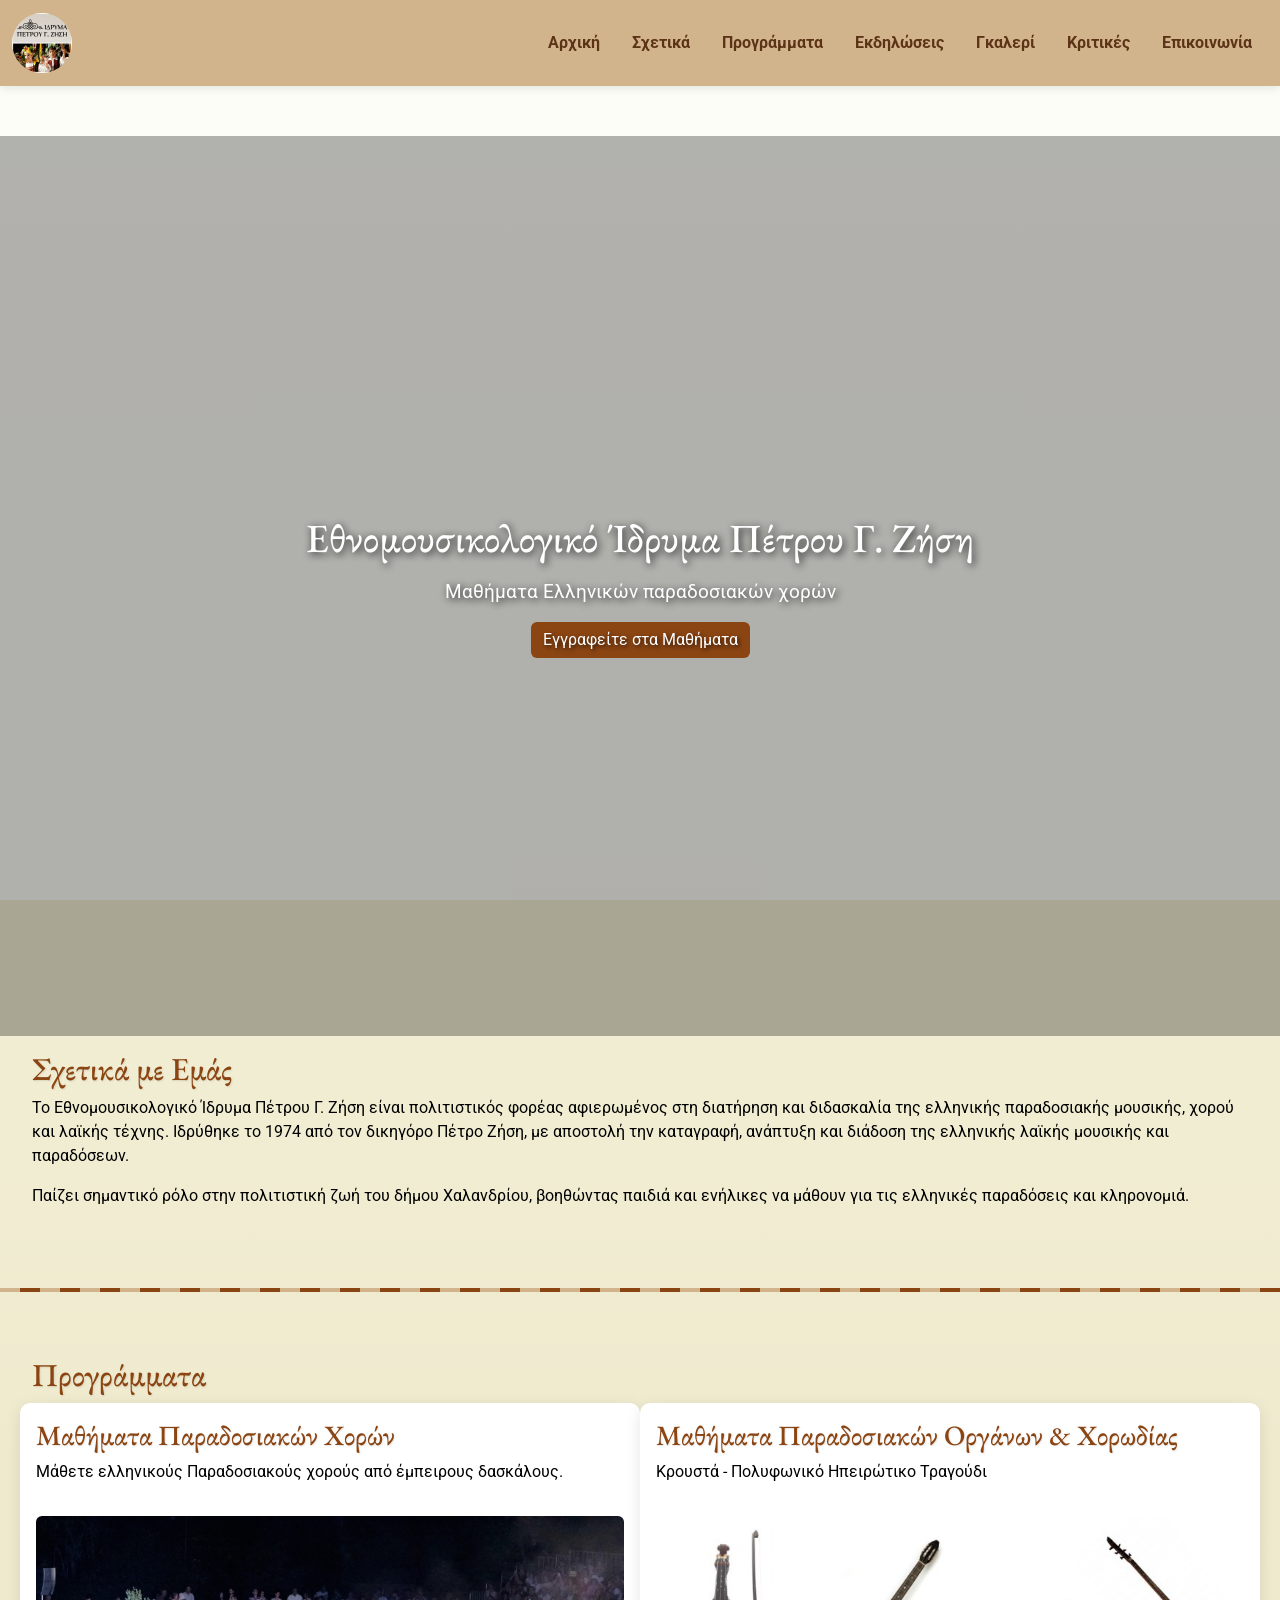
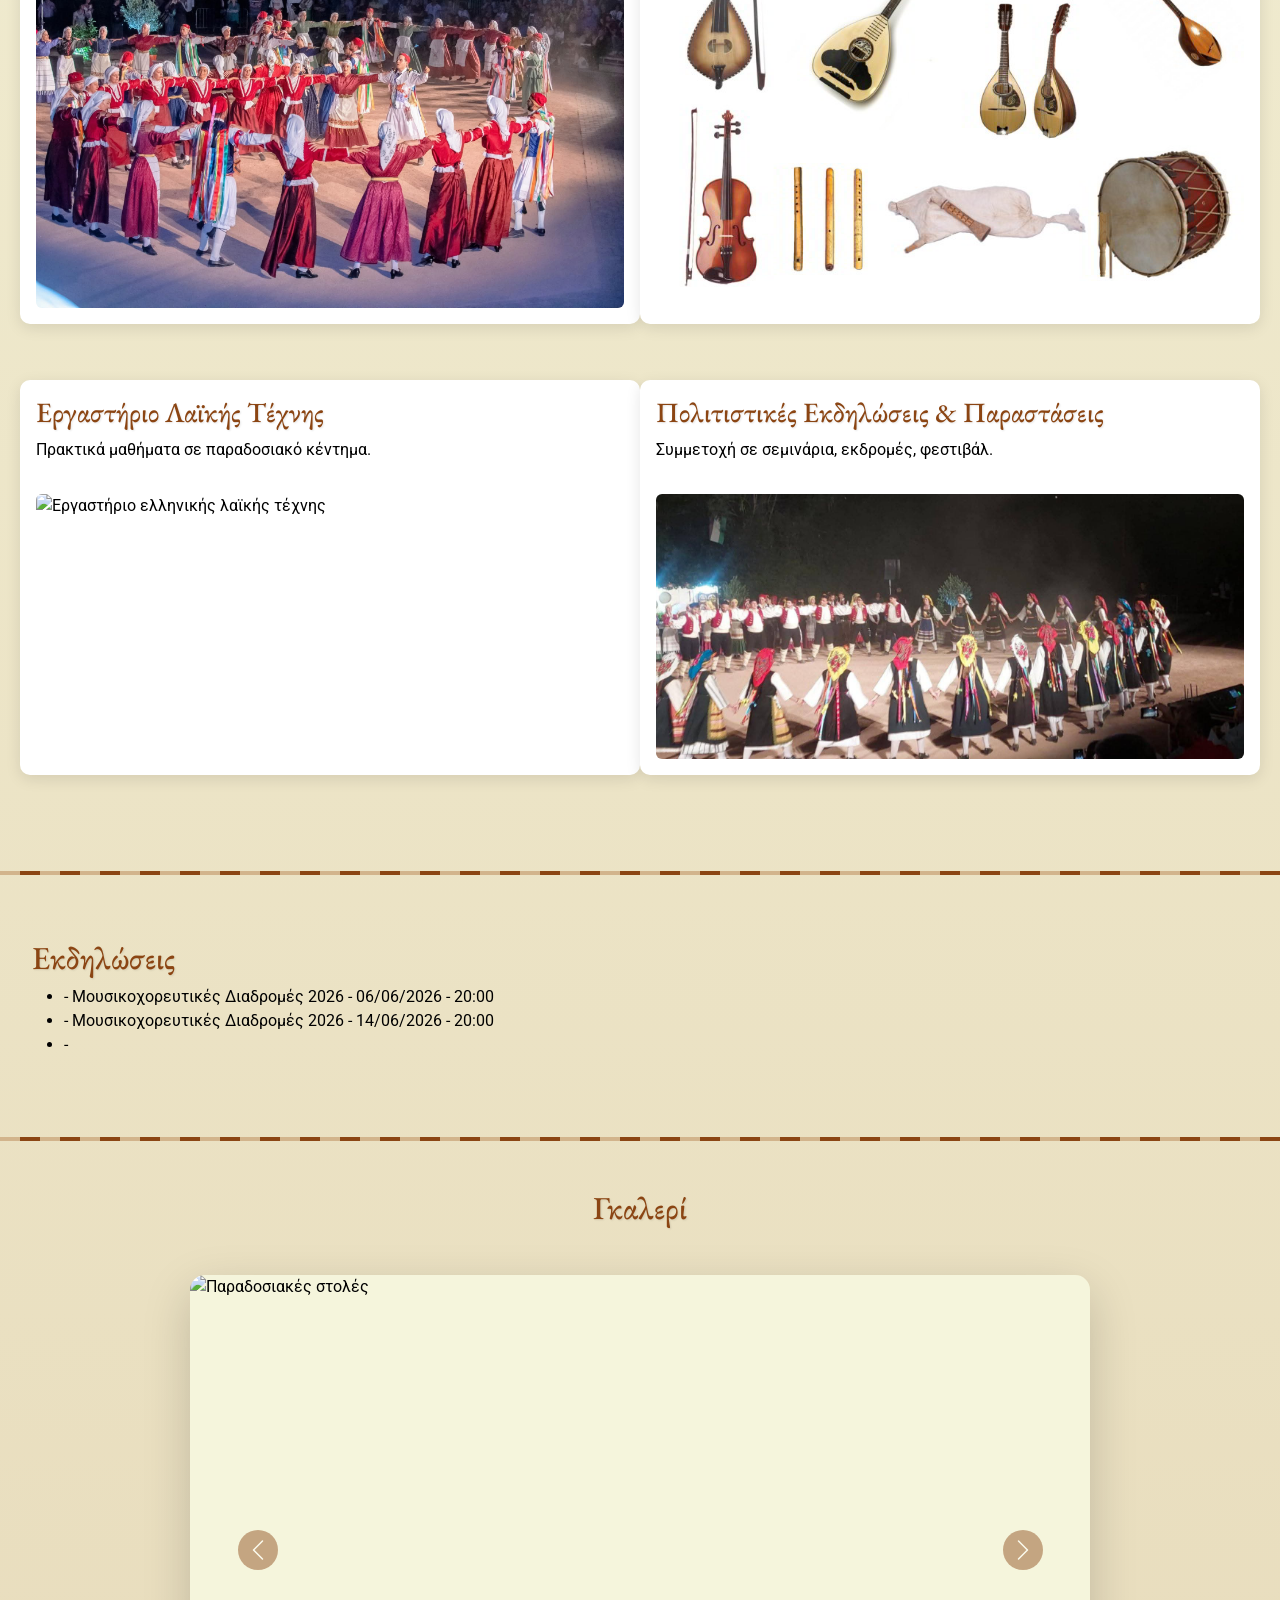
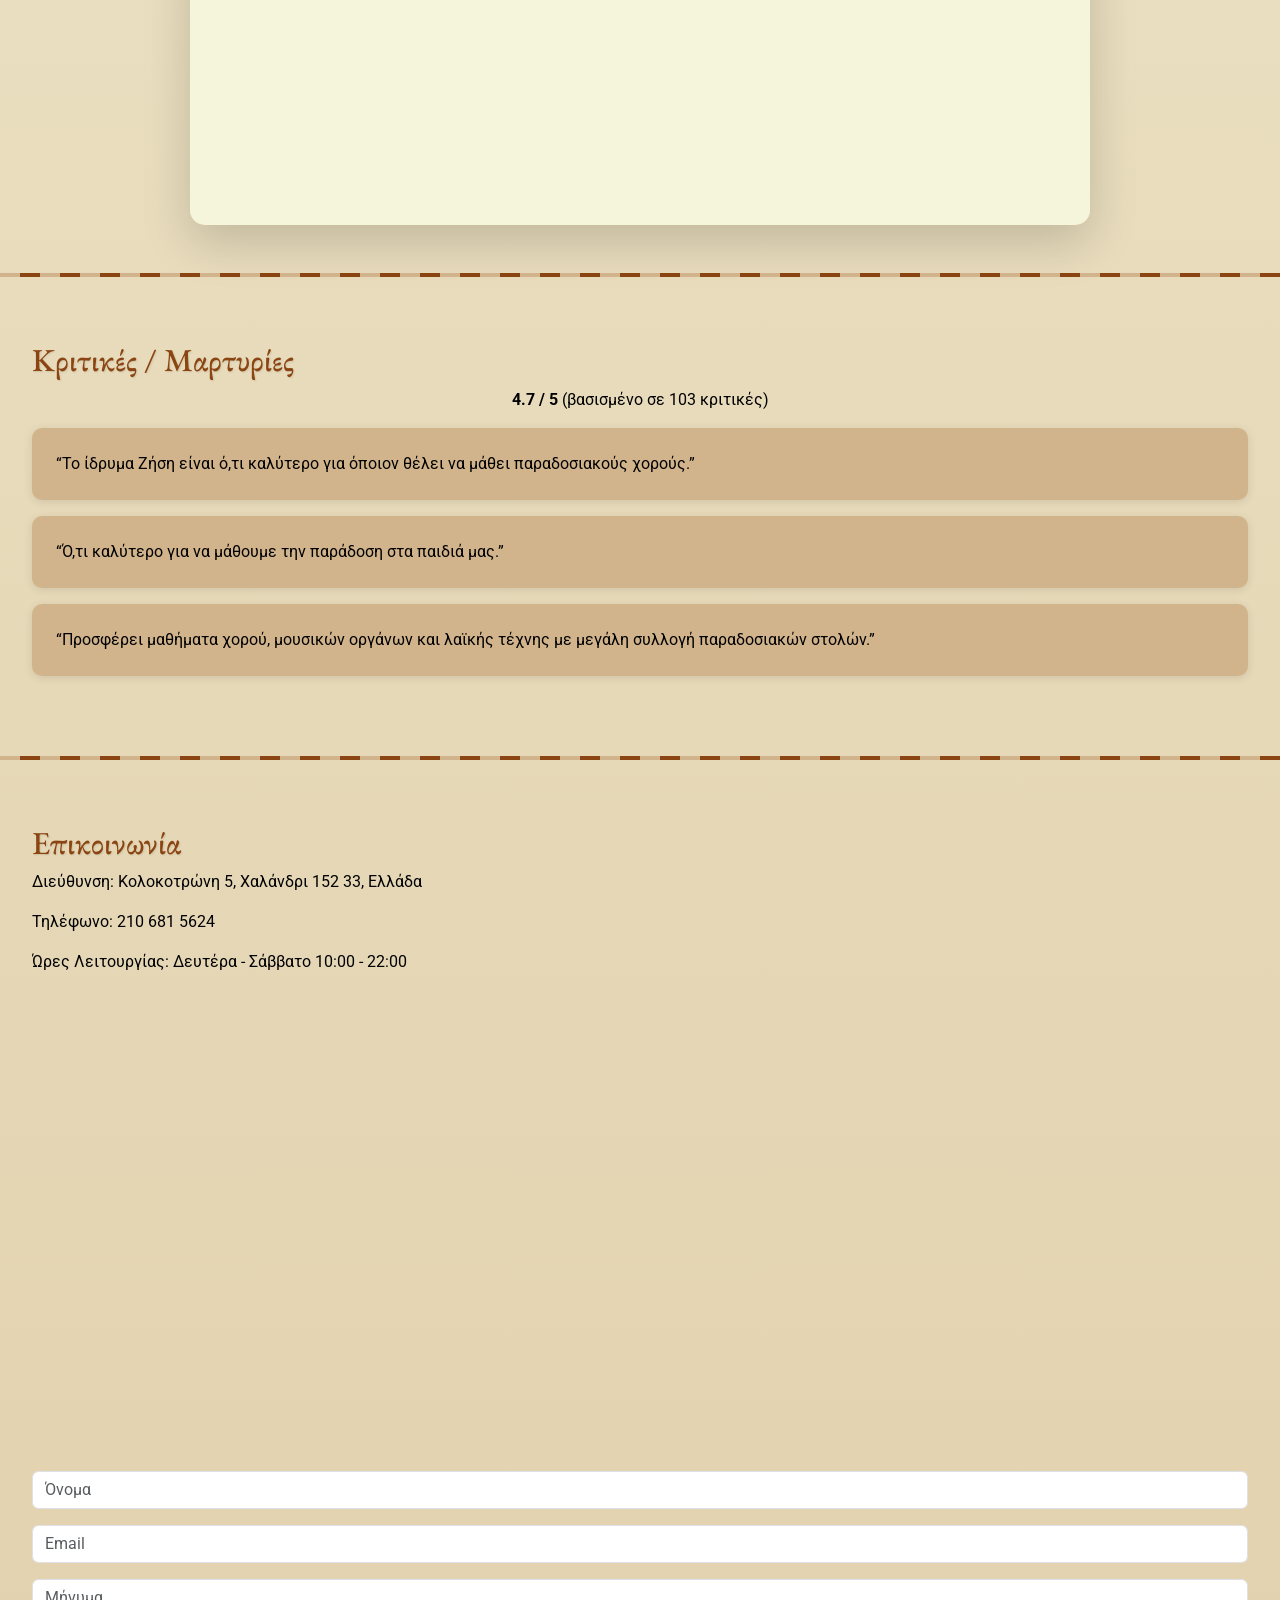
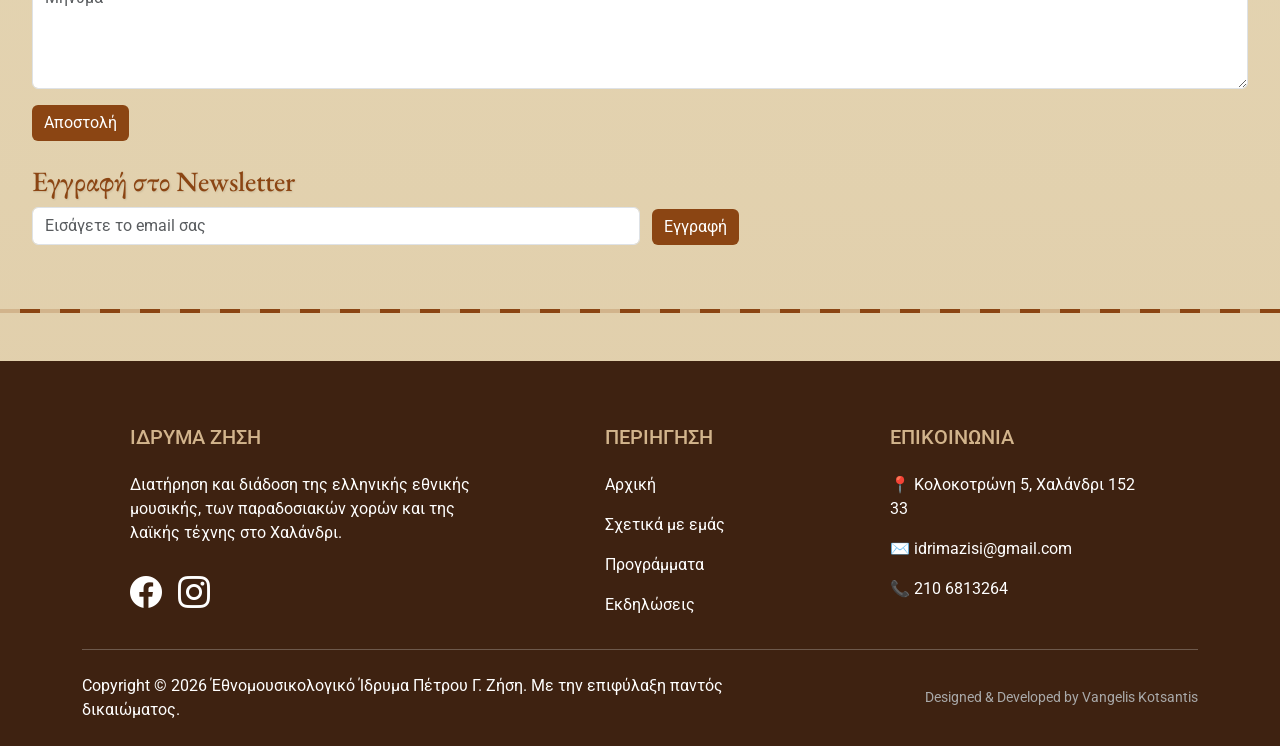
==== commit 8470a1a5: "Update index.html" ====
--- a/index.html
+++ b/index.html
@@ -98,9 +98,10 @@
 <style>
     .gallery-slide-img {
         height: 550px;
-        object-fit: cover;
-        object-position: center top;
+        object-fit: contain; /* Το contain δεν κόβει ποτέ την εικόνα */
+        object-position: center; /* Κεντράρει την εικόνα τέλεια */
         cursor: pointer;
+        background-color: #F5F5DC; /* Το μπεζ φόντο του site για να δένει όμορφα, ή βάλε #000 για μαύρο */
     }
     .carousel-control-prev-icon,
     .carousel-control-next-icon {
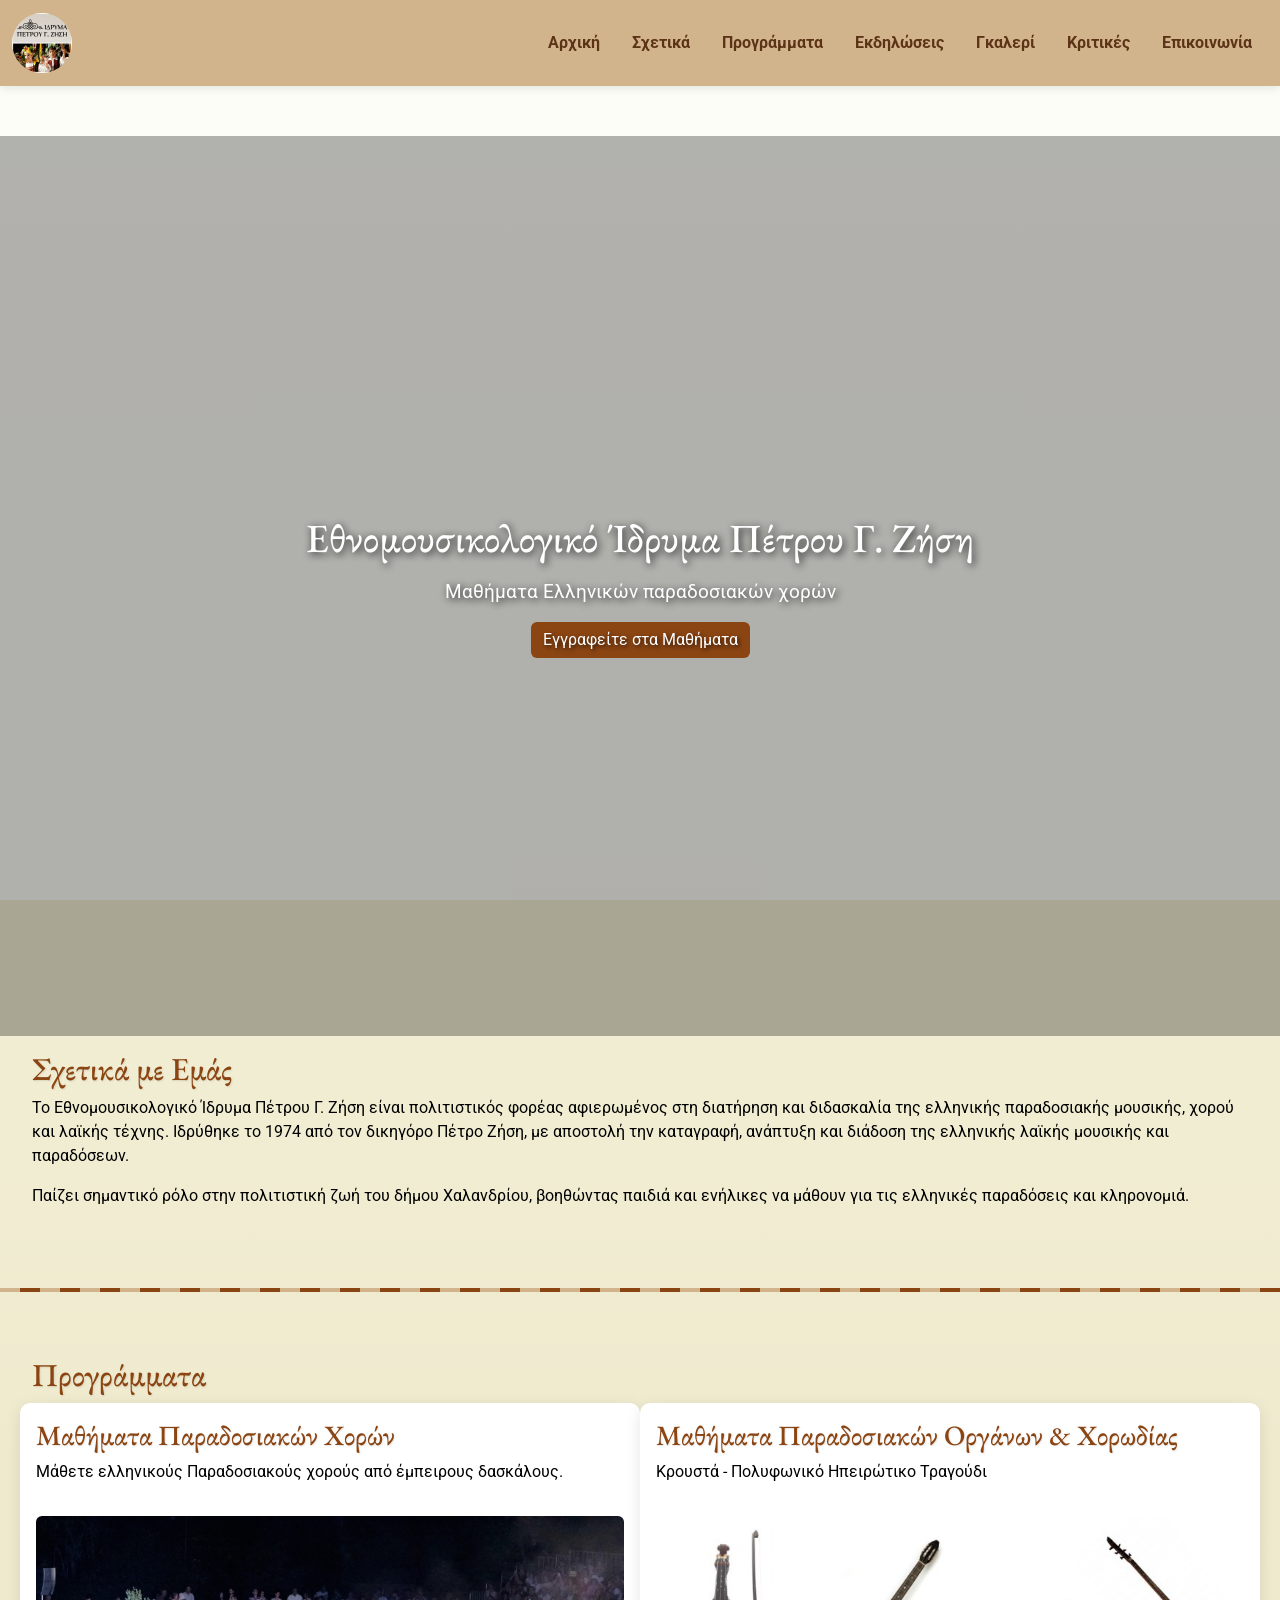
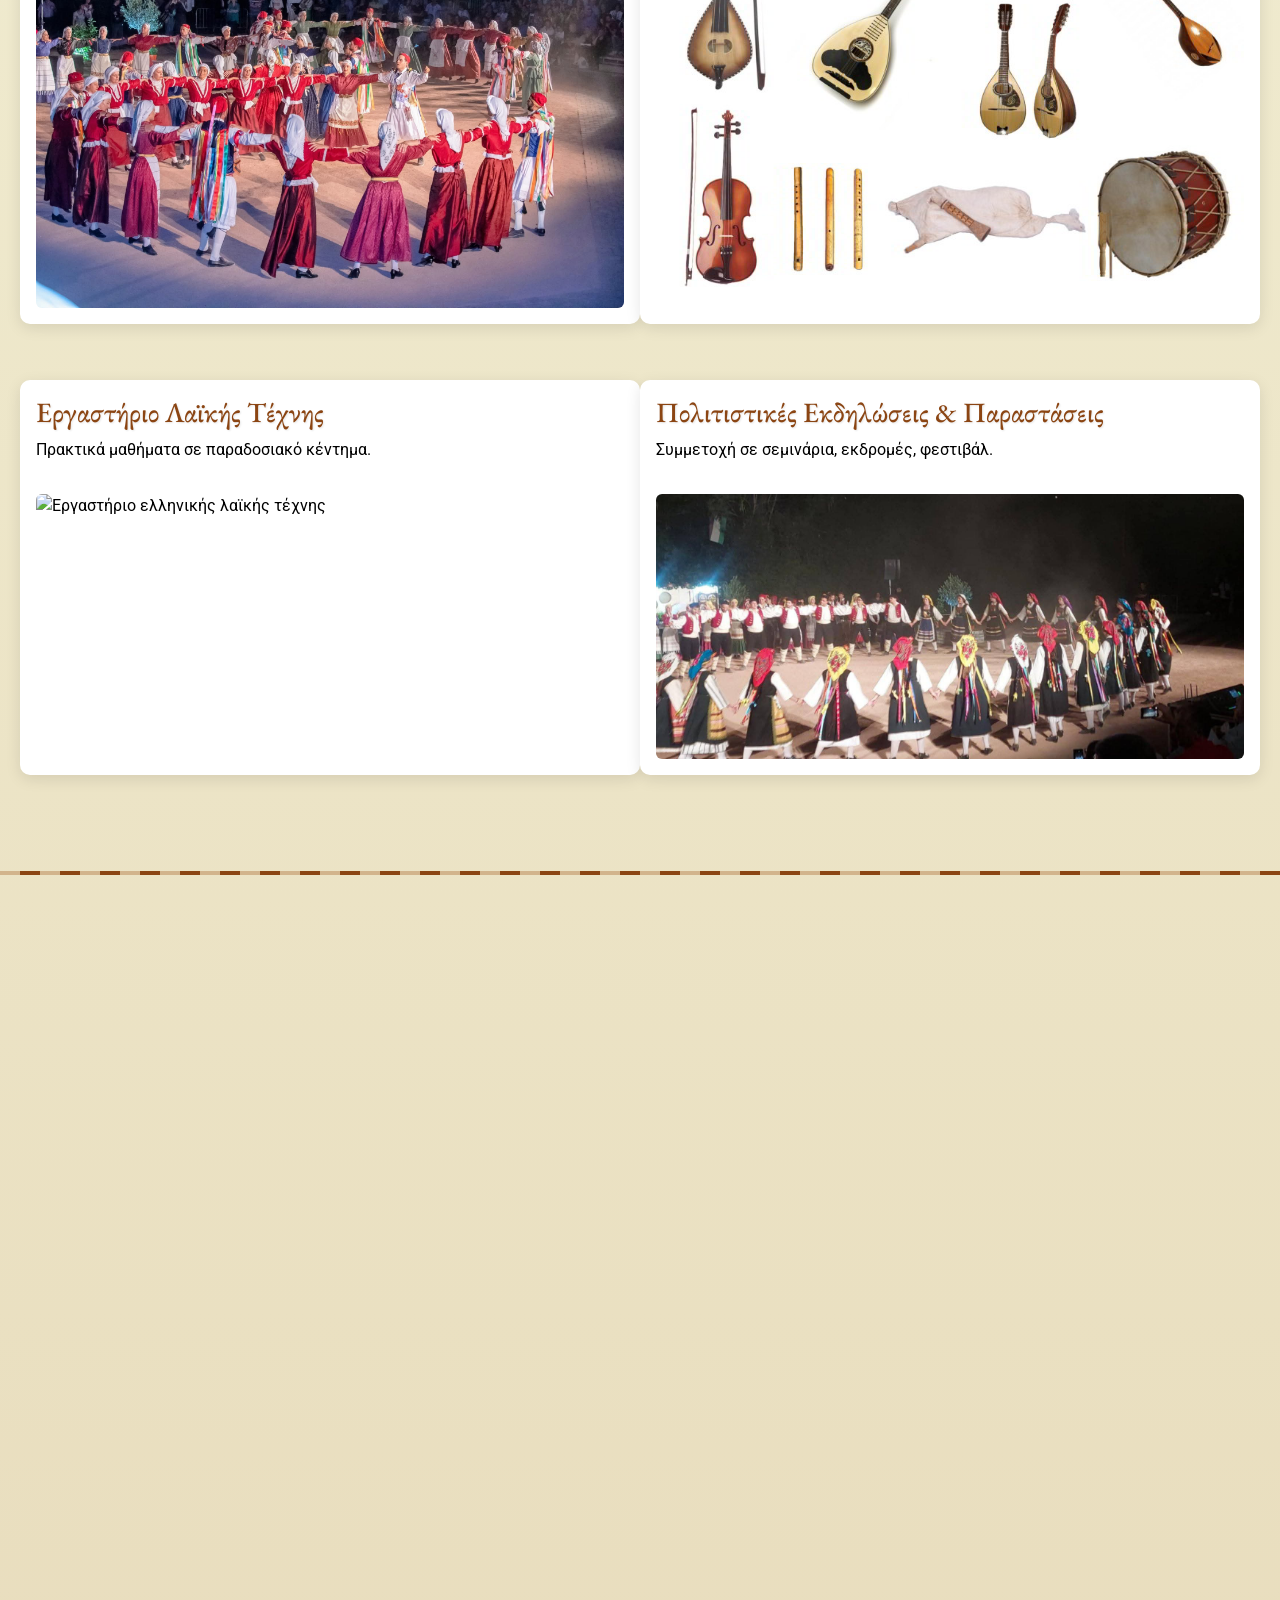
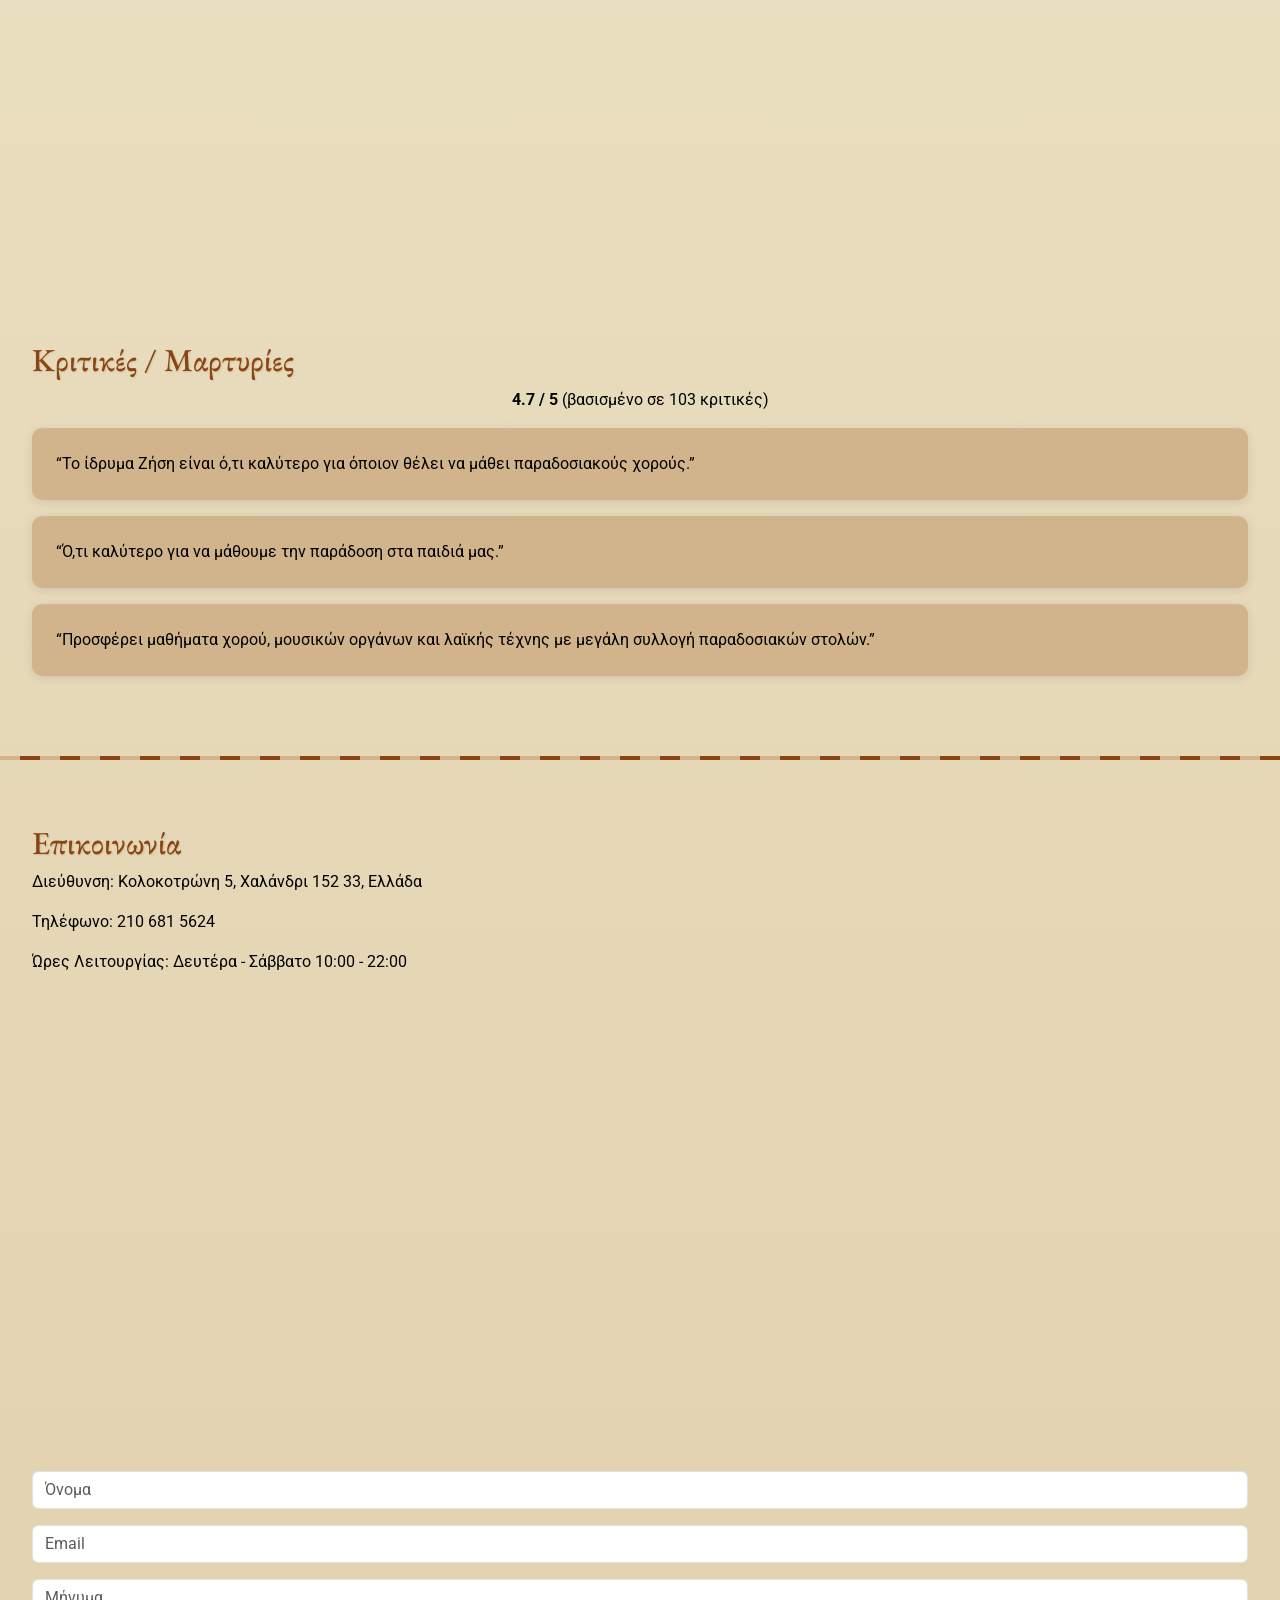
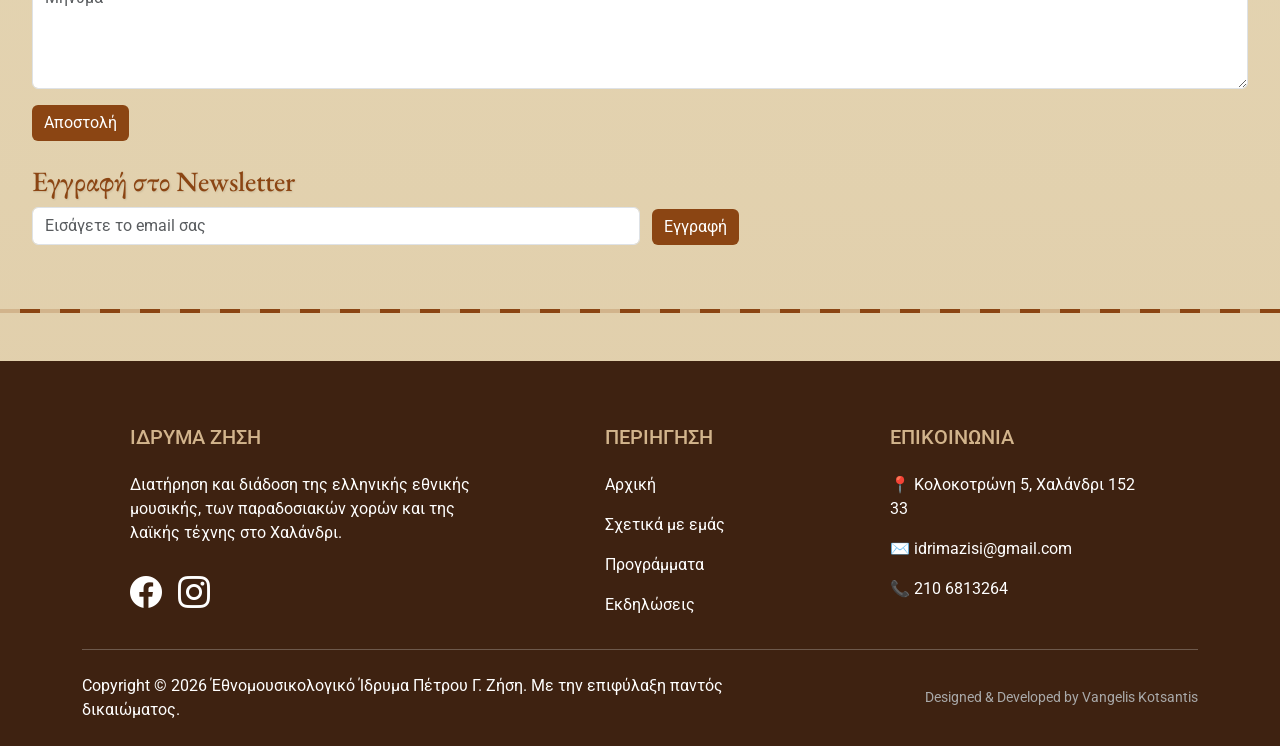
==== commit 45e932db: "Update index.html" ====
--- a/index.html
+++ b/index.html
@@ -88,8 +88,8 @@
     <section id="events" class="greek-motif section-animate">
         <h2>Εκδηλώσεις</h2>
         <ul>
-            <li><strong></strong> - Μουσικοχορευτικές Διαδρομές 2026 - 06/06/2026 - 20:00 </li>
-            <li><strong></strong> - Μουσικοχορευτικές Διαδρομές 2026 - 14/06/2026 - 20:00 </li>
+            <li><strong></strong> - </li>
+            <li><strong></strong> - </li>
             <li><strong></strong> - </li>
         </ul>
         <p class="small mb-0" style="color: #0f0b0b;"></p>
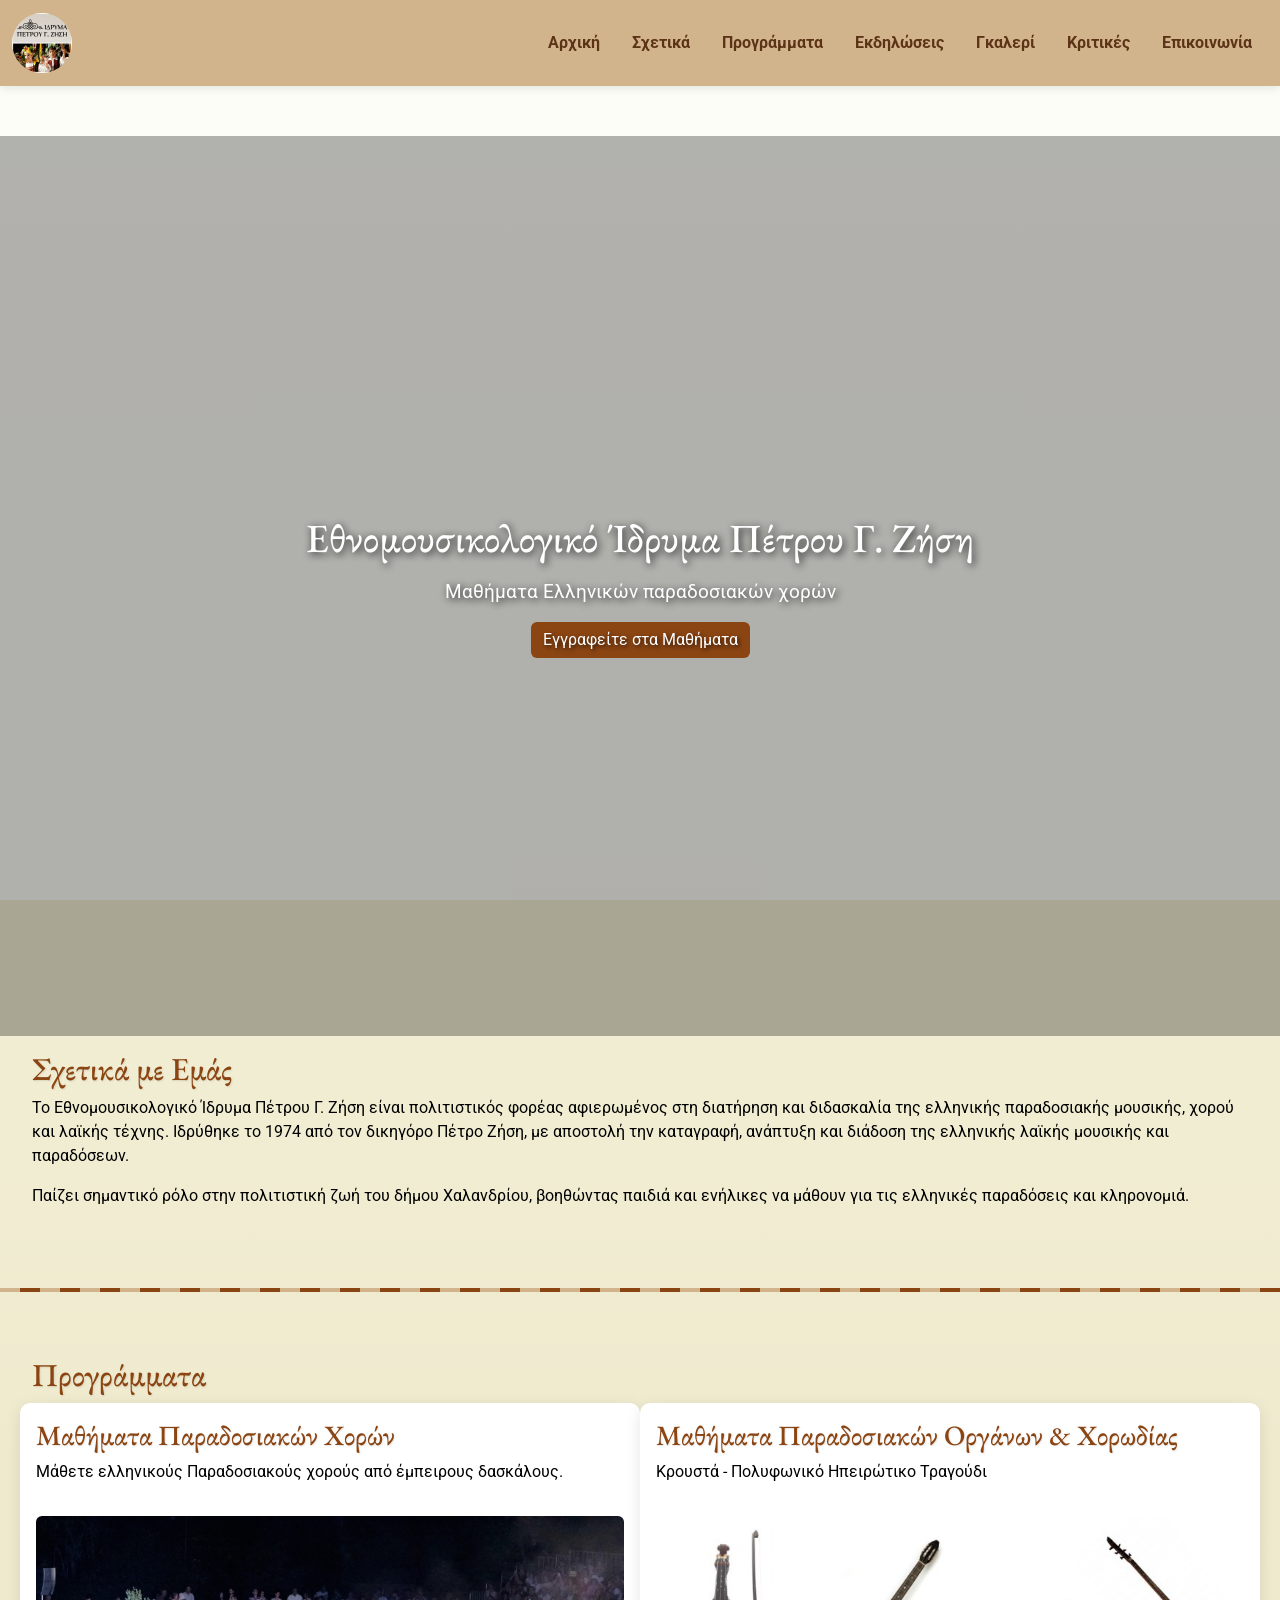
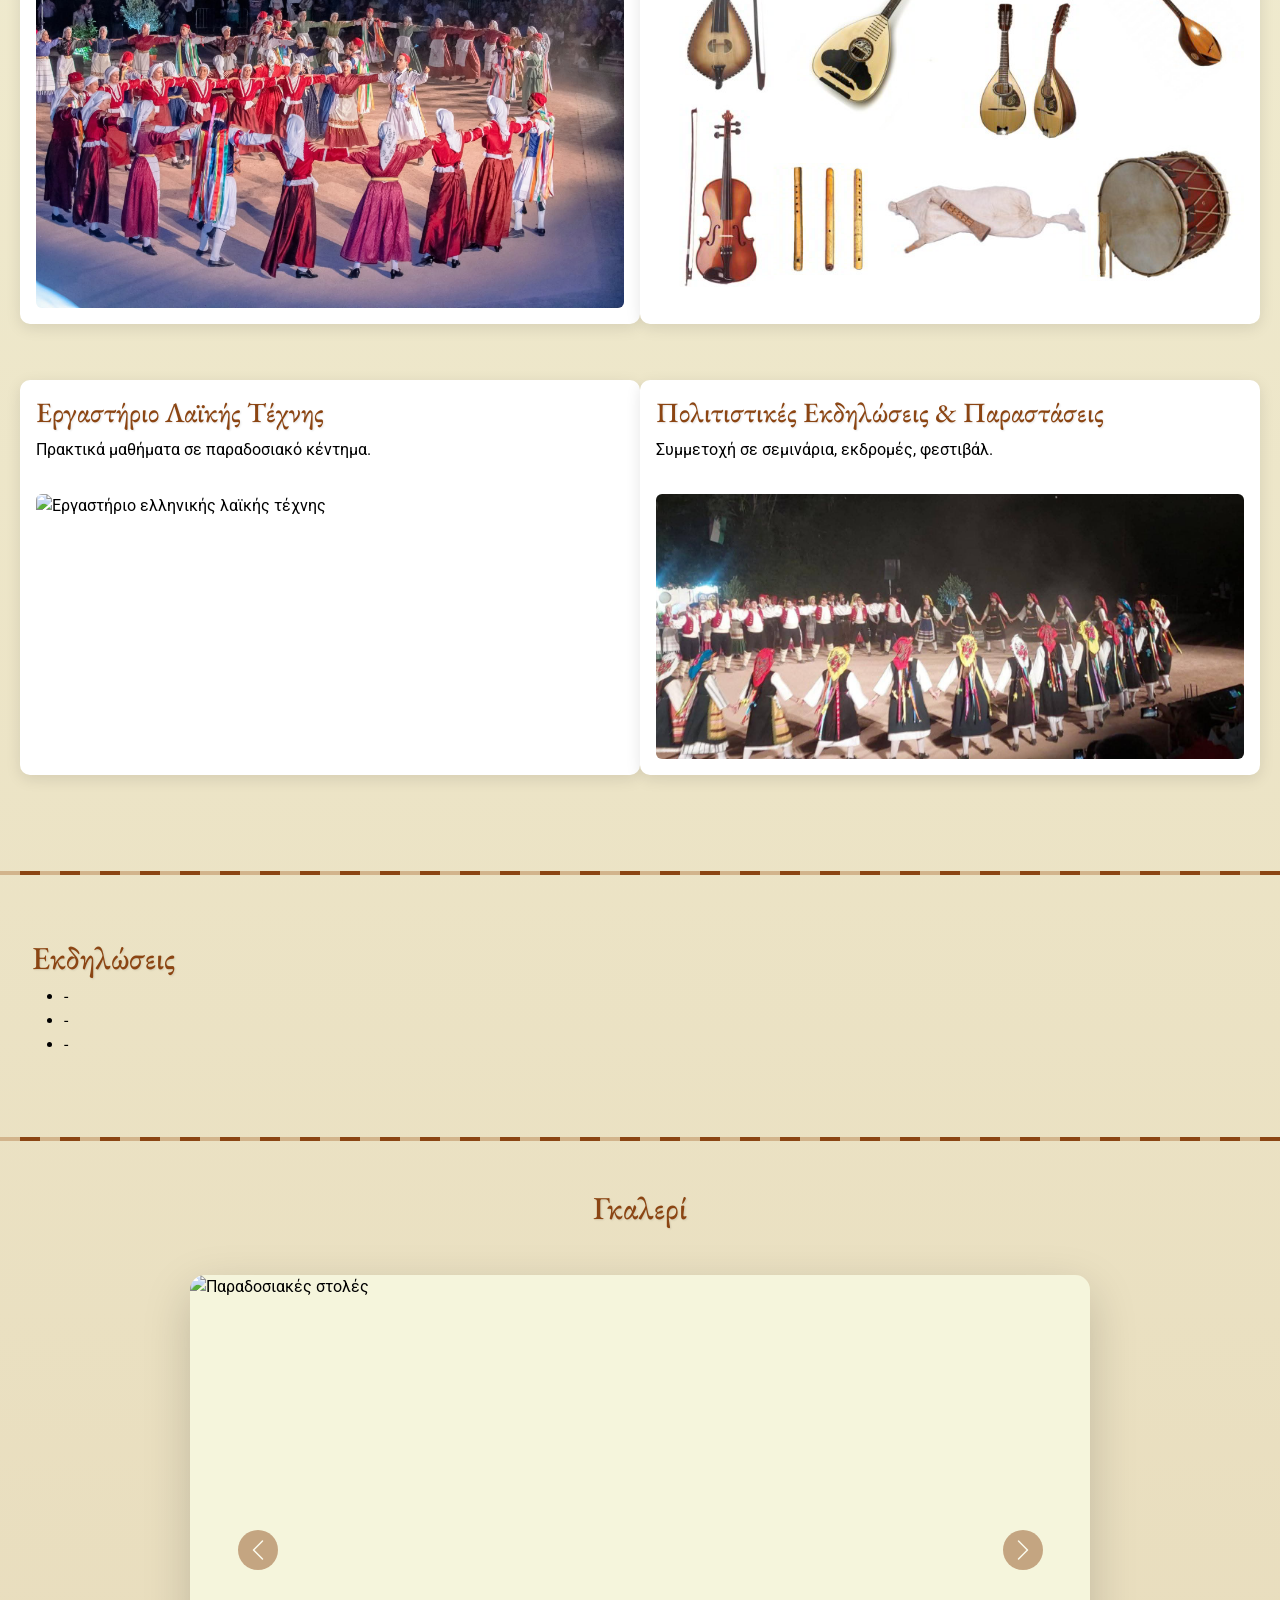
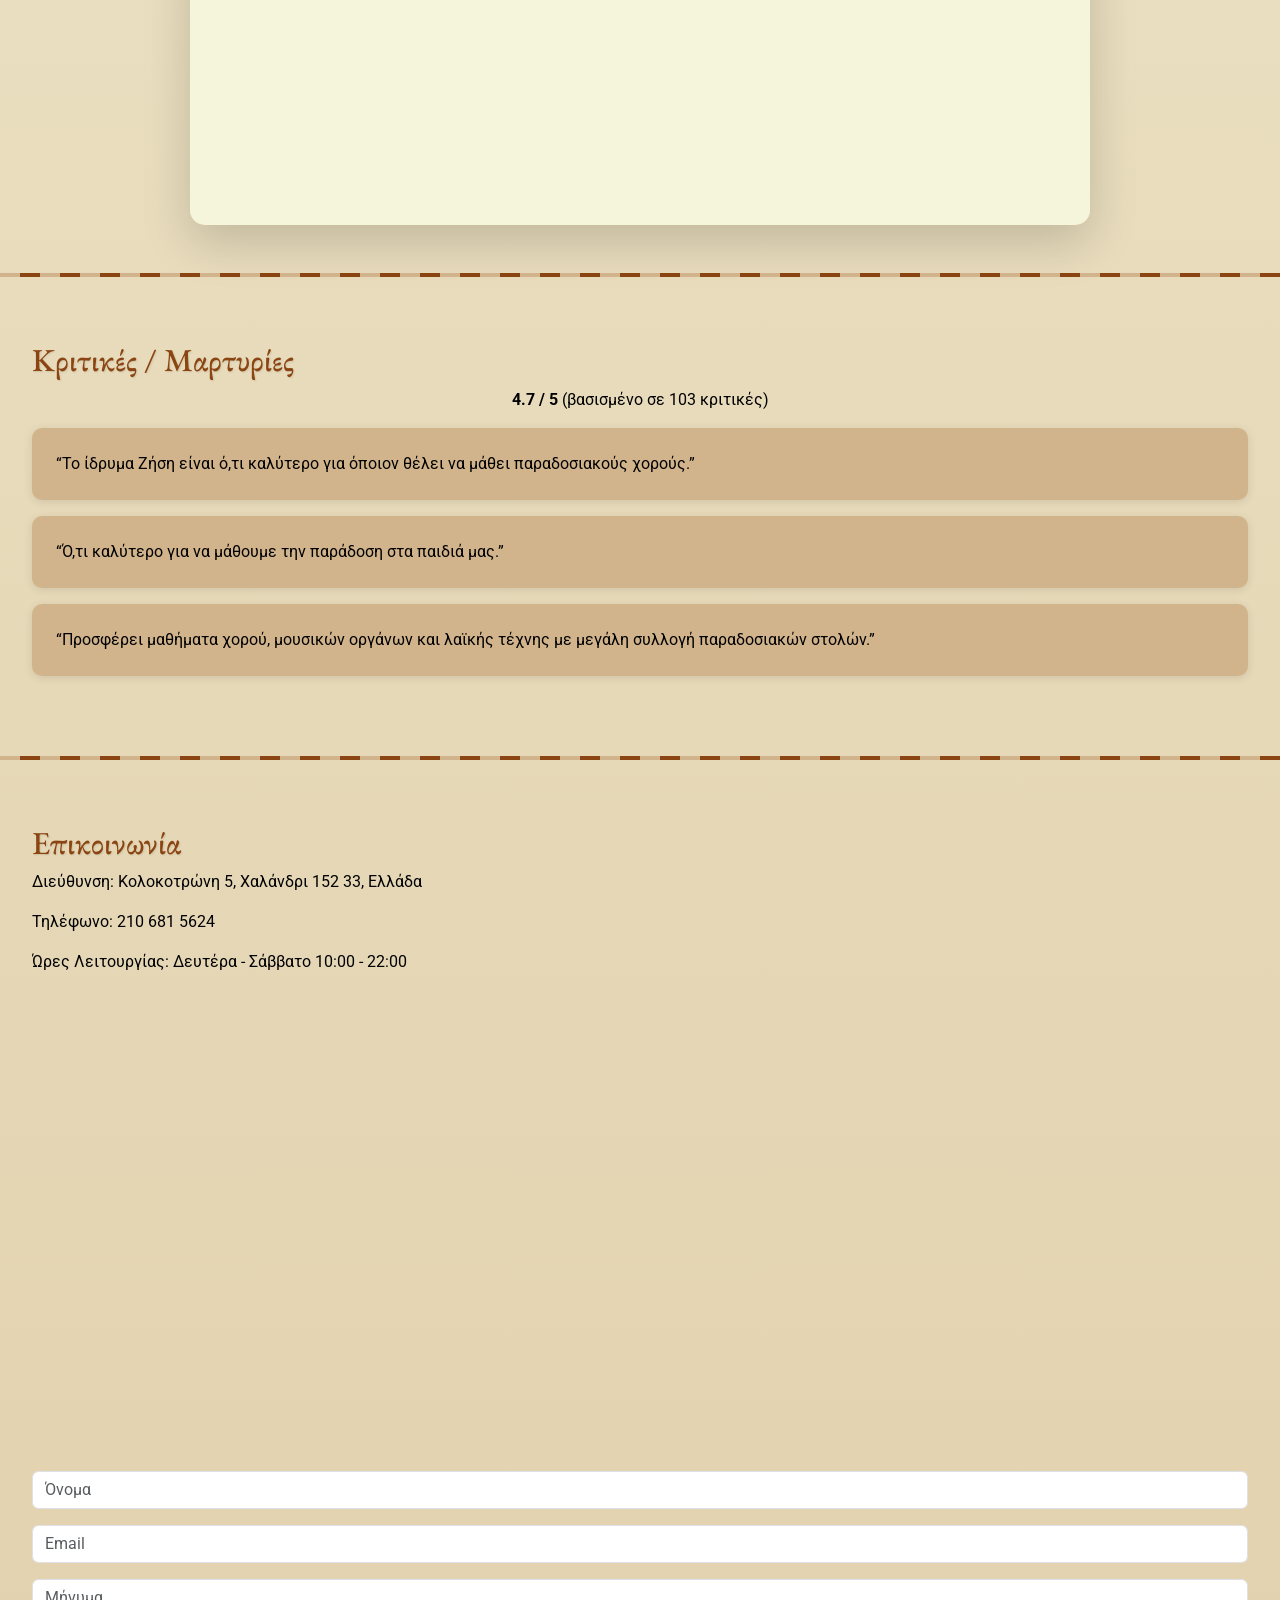
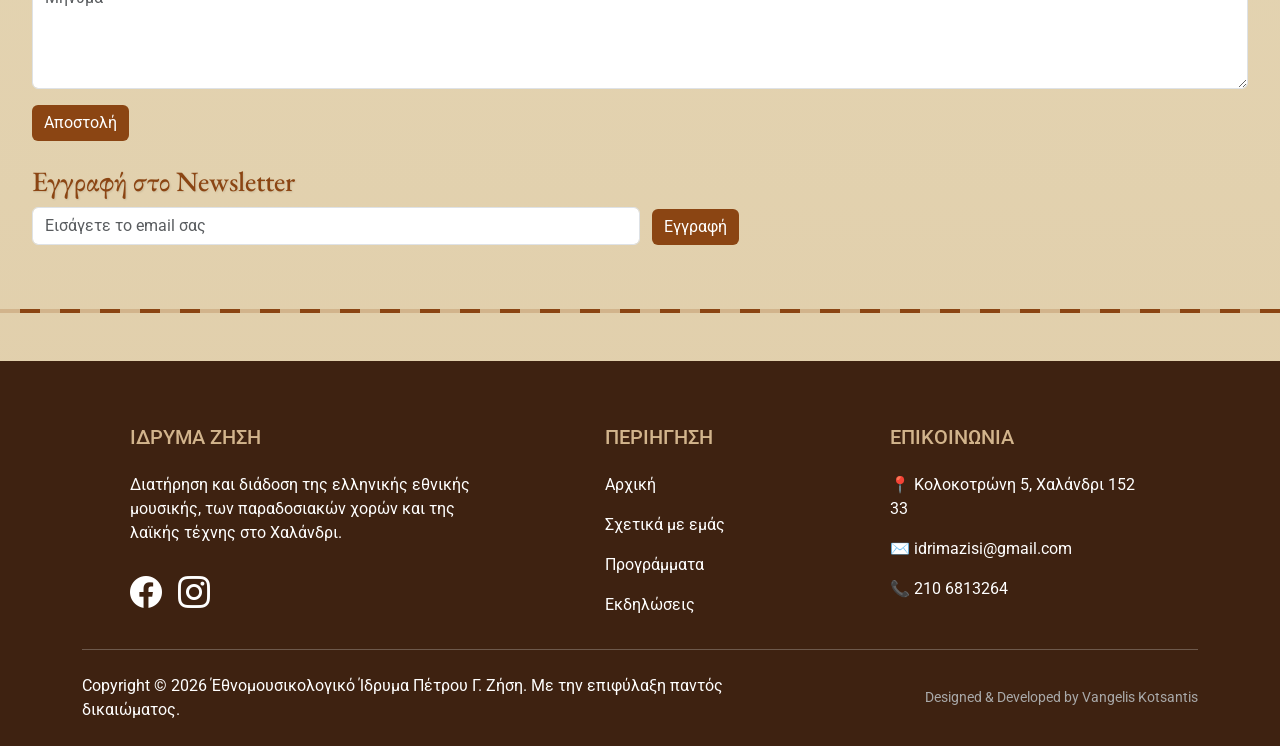
==== commit ceeb9391: "Update index.html" ====
--- a/index.html
+++ b/index.html
@@ -17,6 +17,8 @@
     <link href="https://cdn.jsdelivr.net/npm/bootstrap@5.3.0-alpha1/dist/css/bootstrap.min.css" rel="stylesheet">
     <link rel="stylesheet" href="https://cdn.jsdelivr.net/npm/bootstrap-icons@1.11.3/font/bootstrap-icons.min.css">
     <link rel="stylesheet" href="styles.css">
+    <!-- Απαραίτητο για το Netlify Identity Login -->
+    <script src="https://identity.netlify.com/v1/netlify-identity-widget.js"></script>
 </head>
 <body>
     <nav class="navbar navbar-expand-md sticky-top" style="background-color: #D2B48C;">
@@ -258,6 +260,17 @@
 
     <script src="script.js"></script>
     <script src="https://cdn.jsdelivr.net/npm/bootstrap@5.3.0-alpha1/dist/js/bootstrap.bundle.min.js"></script>
+    <script>
+      if (window.netlifyIdentity) {
+        window.netlifyIdentity.on("init", user => {
+          if (!user) {
+            window.netlifyIdentity.on("login", () => {
+              document.location.href = "/admin/";
+            });
+          }
+        });
+      }
+    </script>
 </body>
 
 </html>
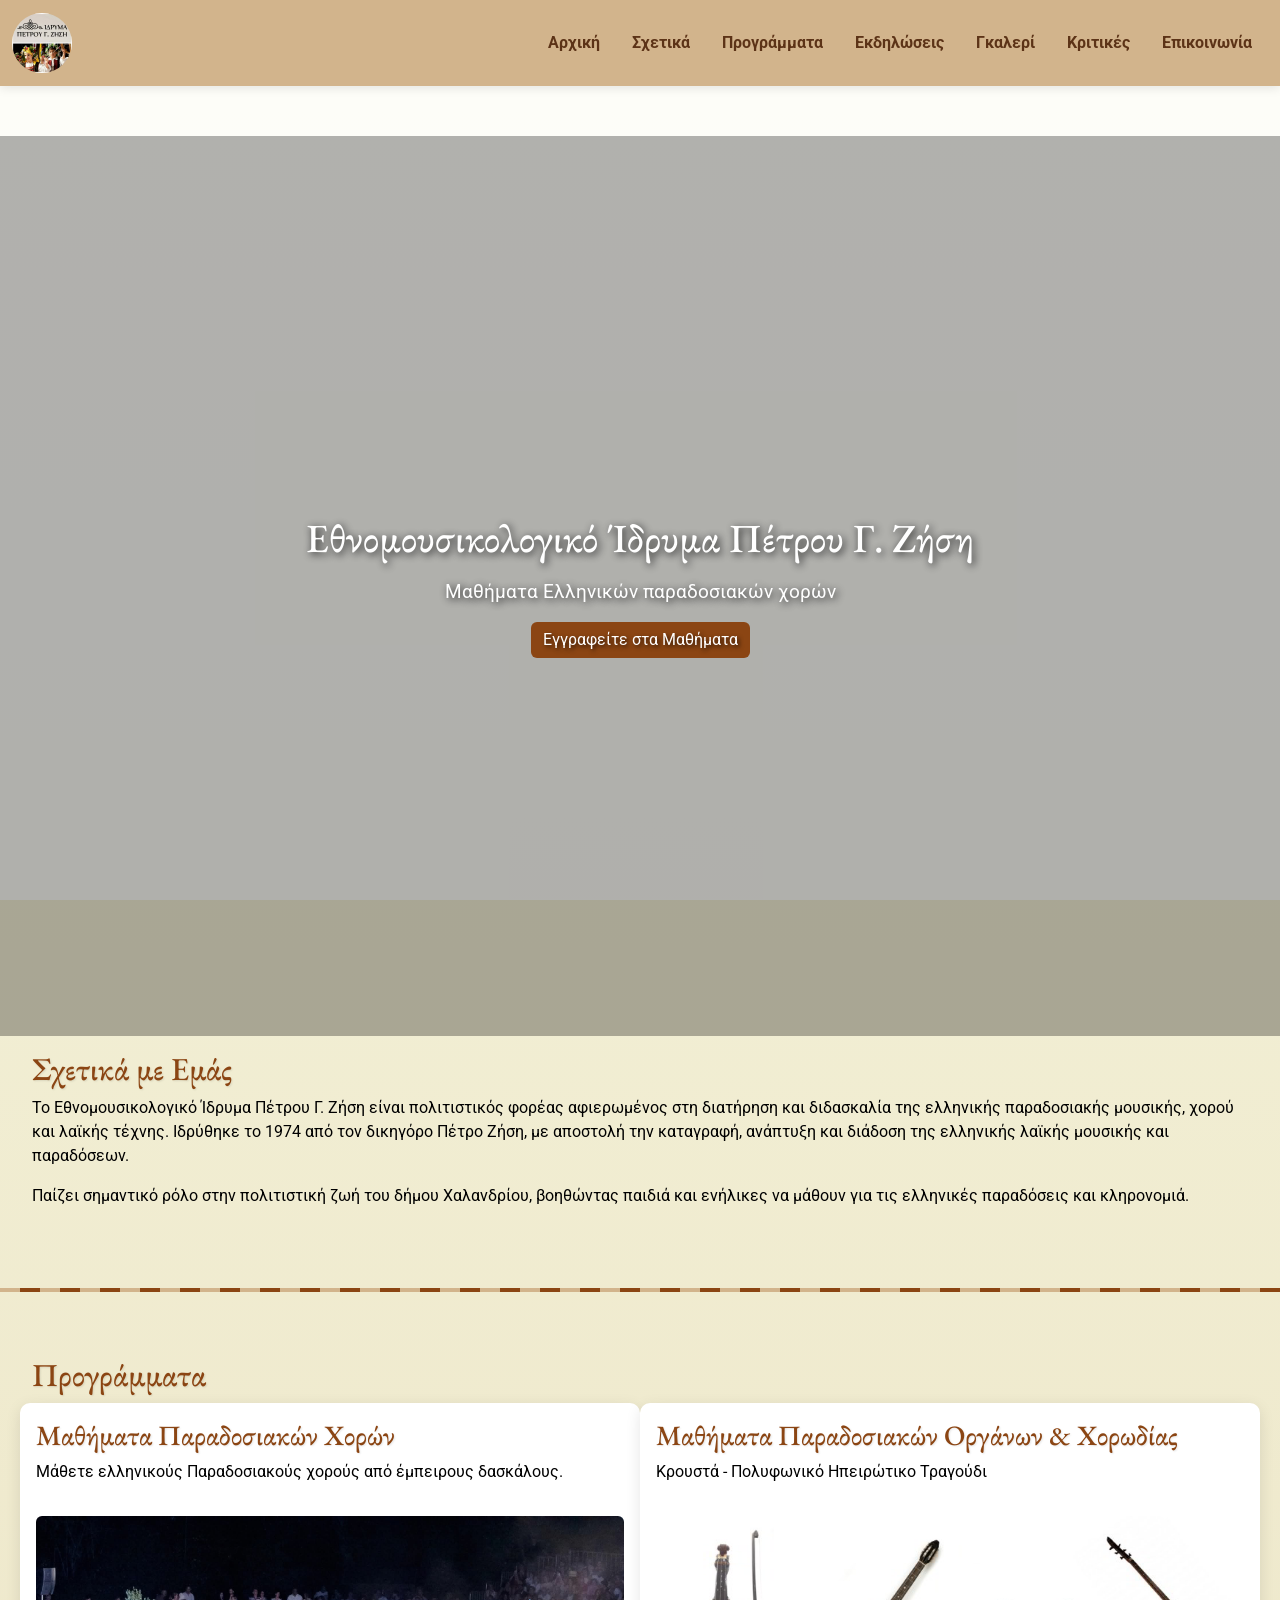
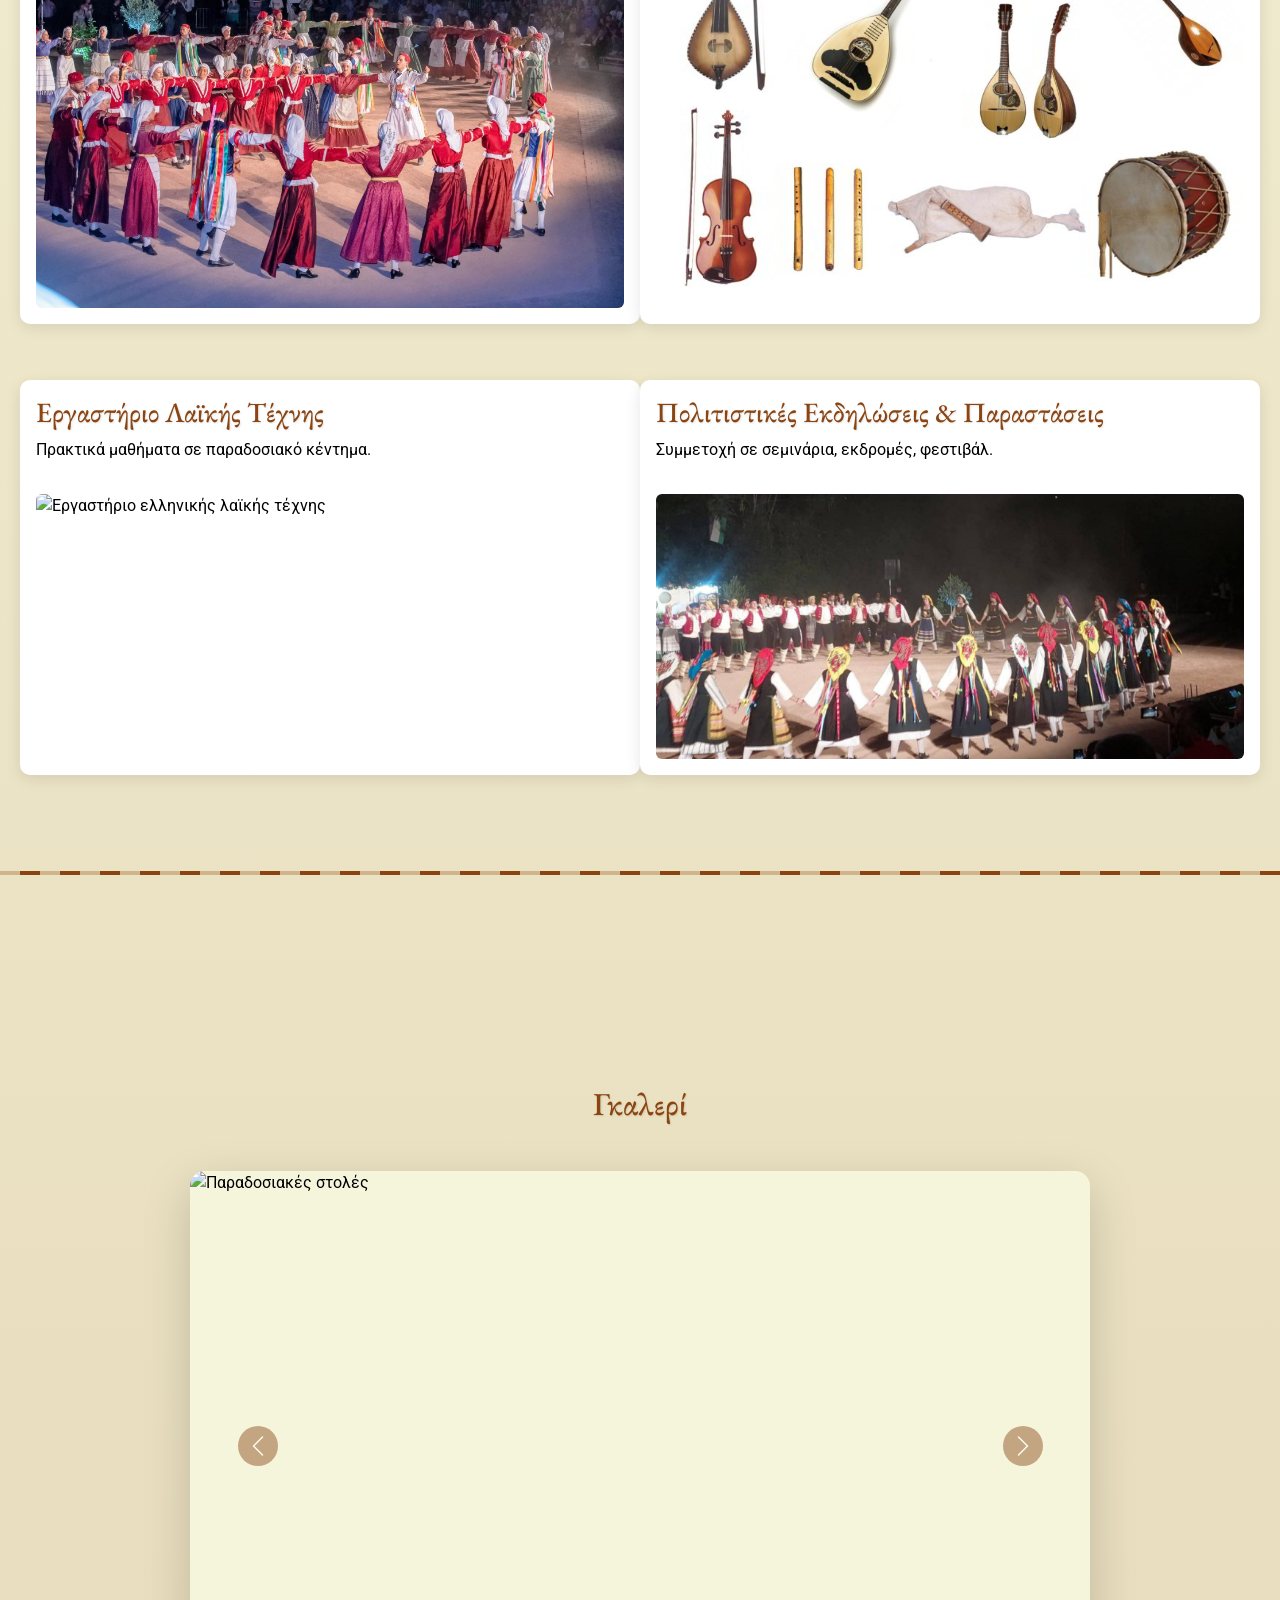
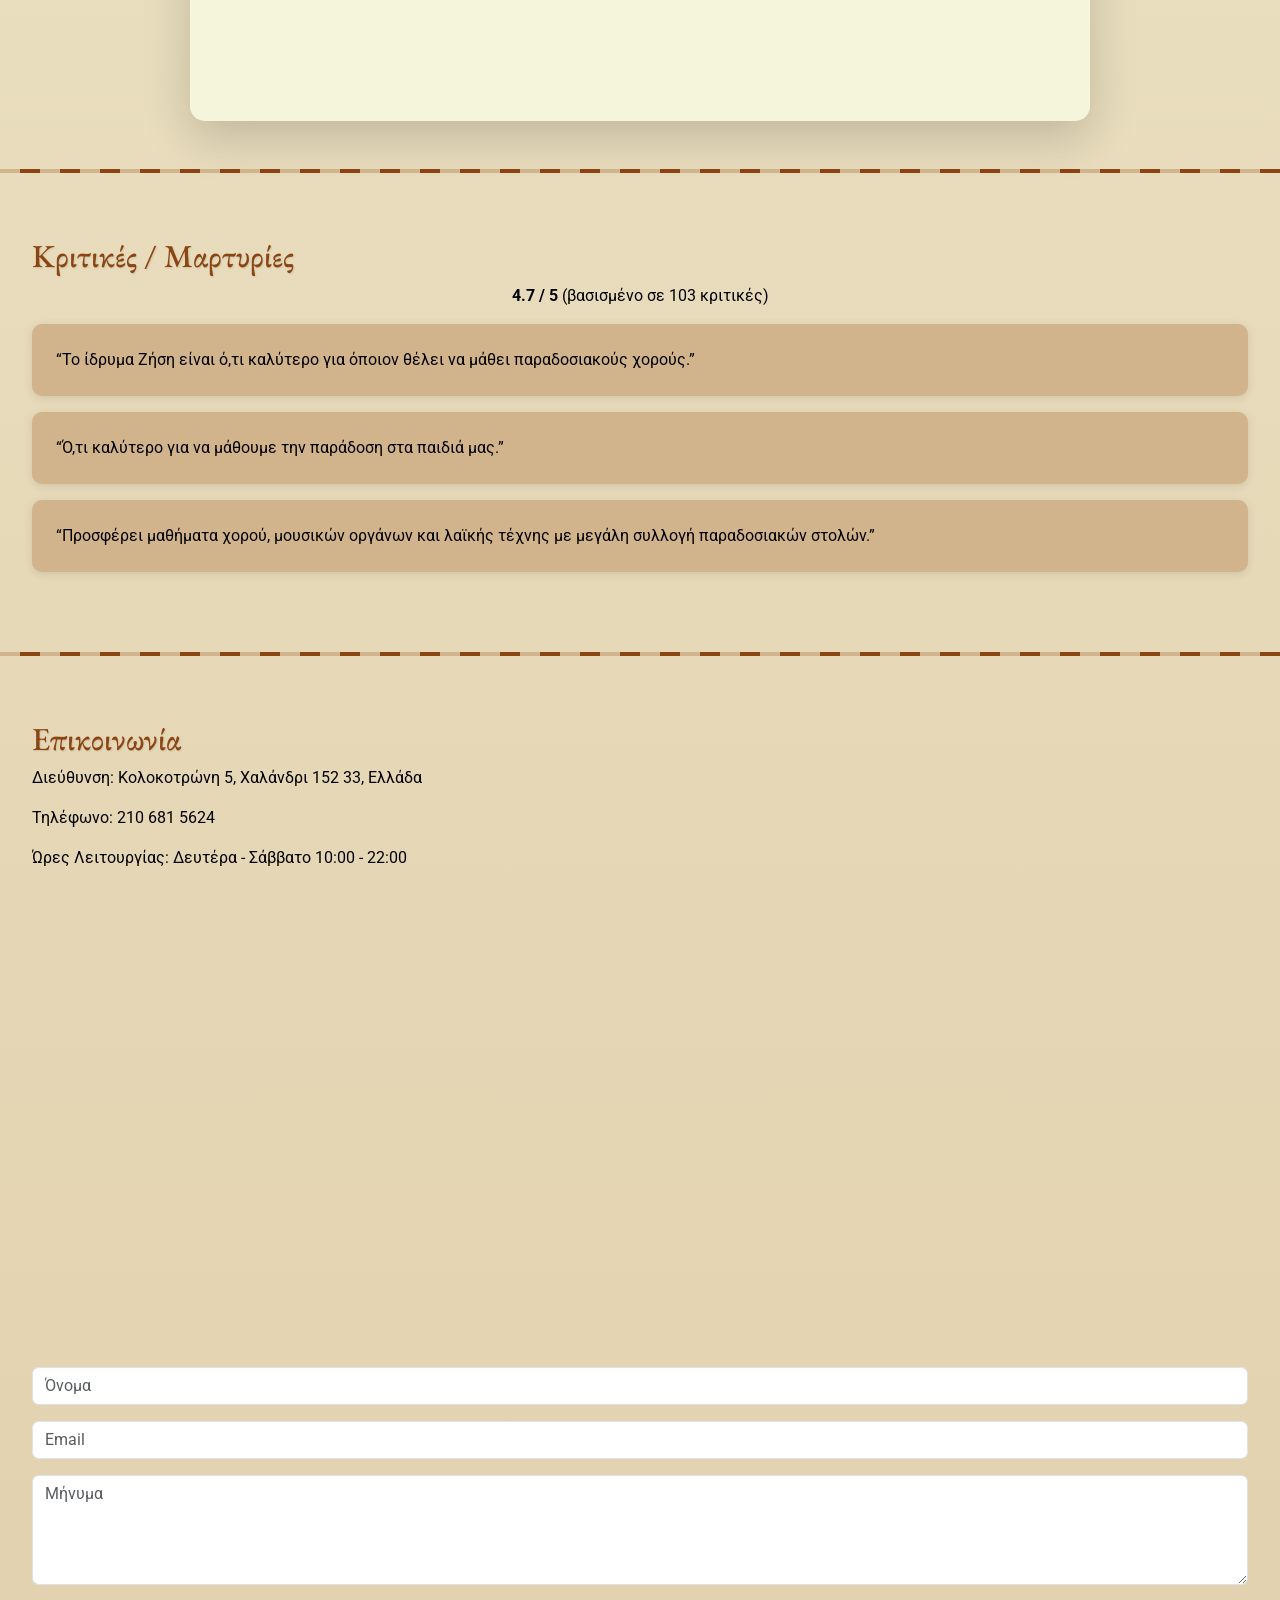
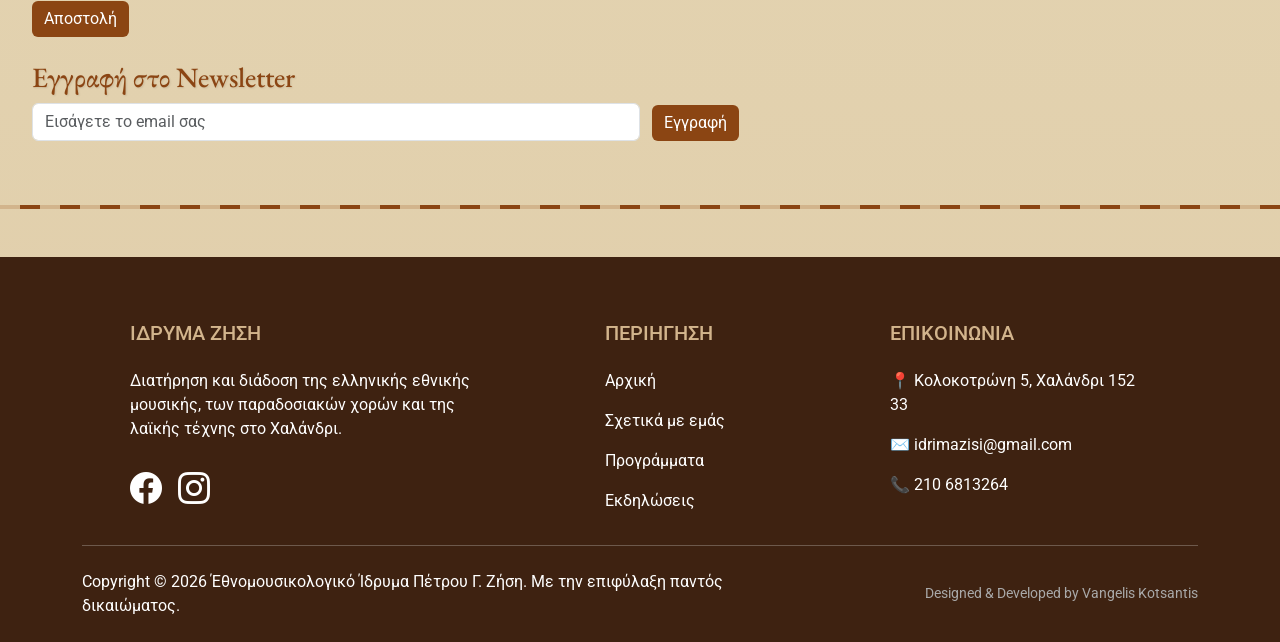
==== commit 7eee7191: "Update index.html" ====
--- a/index.html
+++ b/index.html
@@ -87,14 +87,14 @@
         </div>
     </section>
 
-    <section id="events" class="greek-motif section-animate">
-        <h2>Εκδηλώσεις</h2>
-        <ul>
-            <li><strong></strong> - </li>
-            <li><strong></strong> - </li>
-            <li><strong></strong> - </li>
+    <section id="events" class="greek-motif section-animate py-5">
+    <div class="container">
+        <h2 class="mb-4 text-center" style="color: #8B4513;">Εκδηλώσεις</h2>
+        <!-- Εδώ θα φορτώνει αυτόματα τα δεδομένα η JavaScript -->
+        <ul id="dynamic-events-list" class="list-unstyled">
+            <!-- Φορτώνει... -->
         </ul>
-        <p class="small mb-0" style="color: #0f0b0b;"></p>
+    </div>
 </section>
 
 <style>
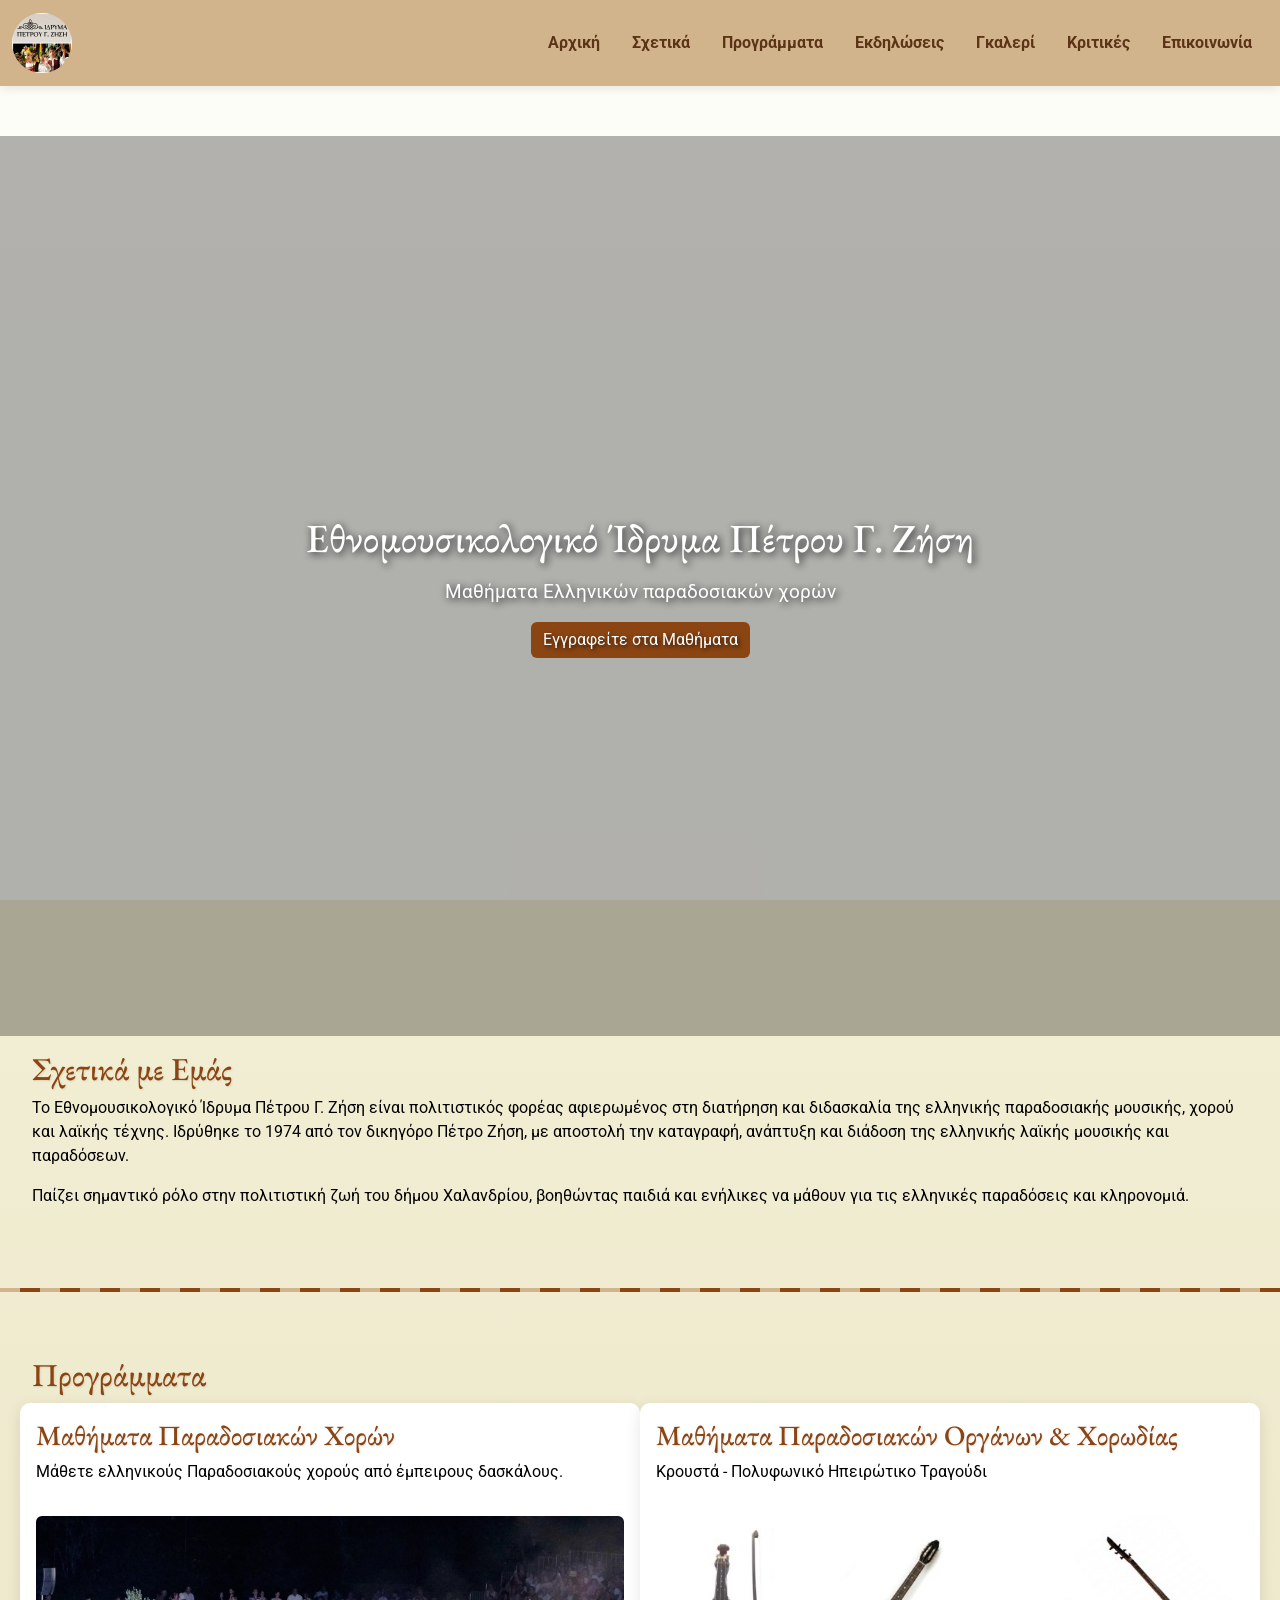
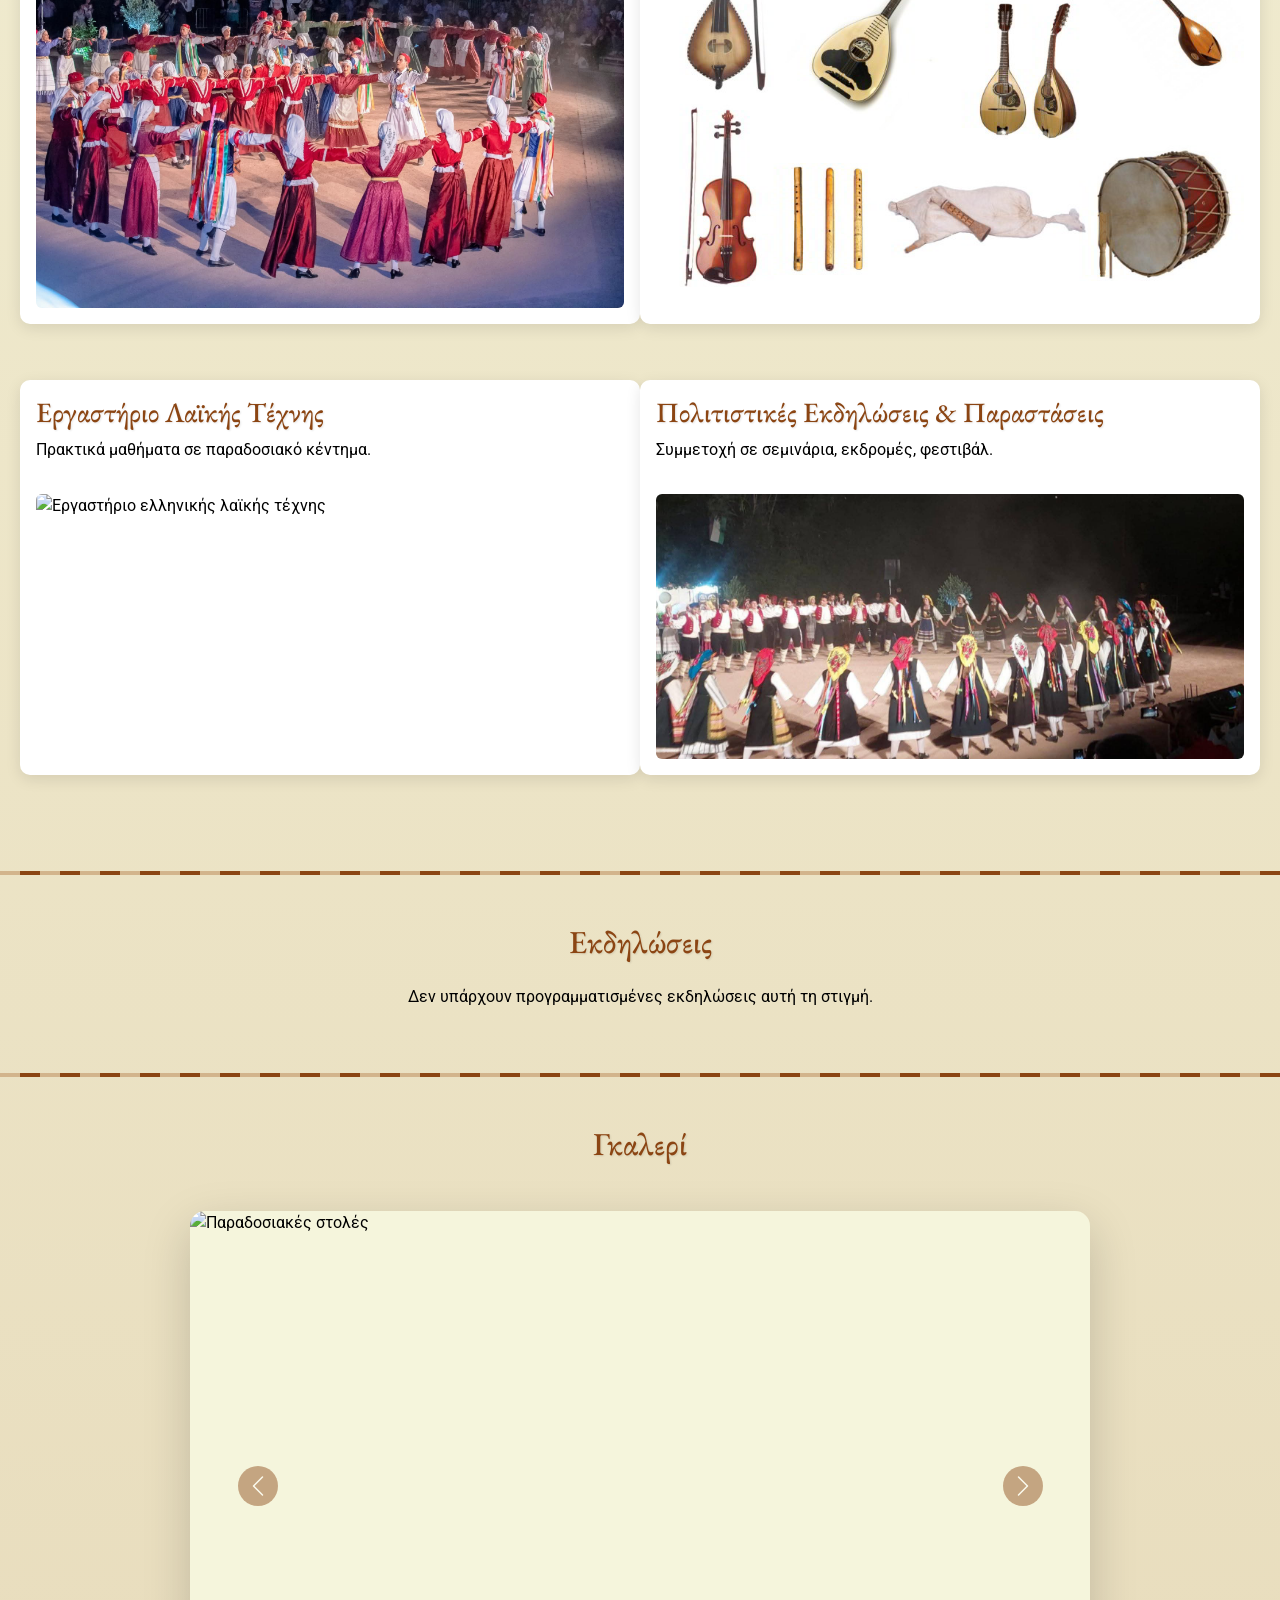
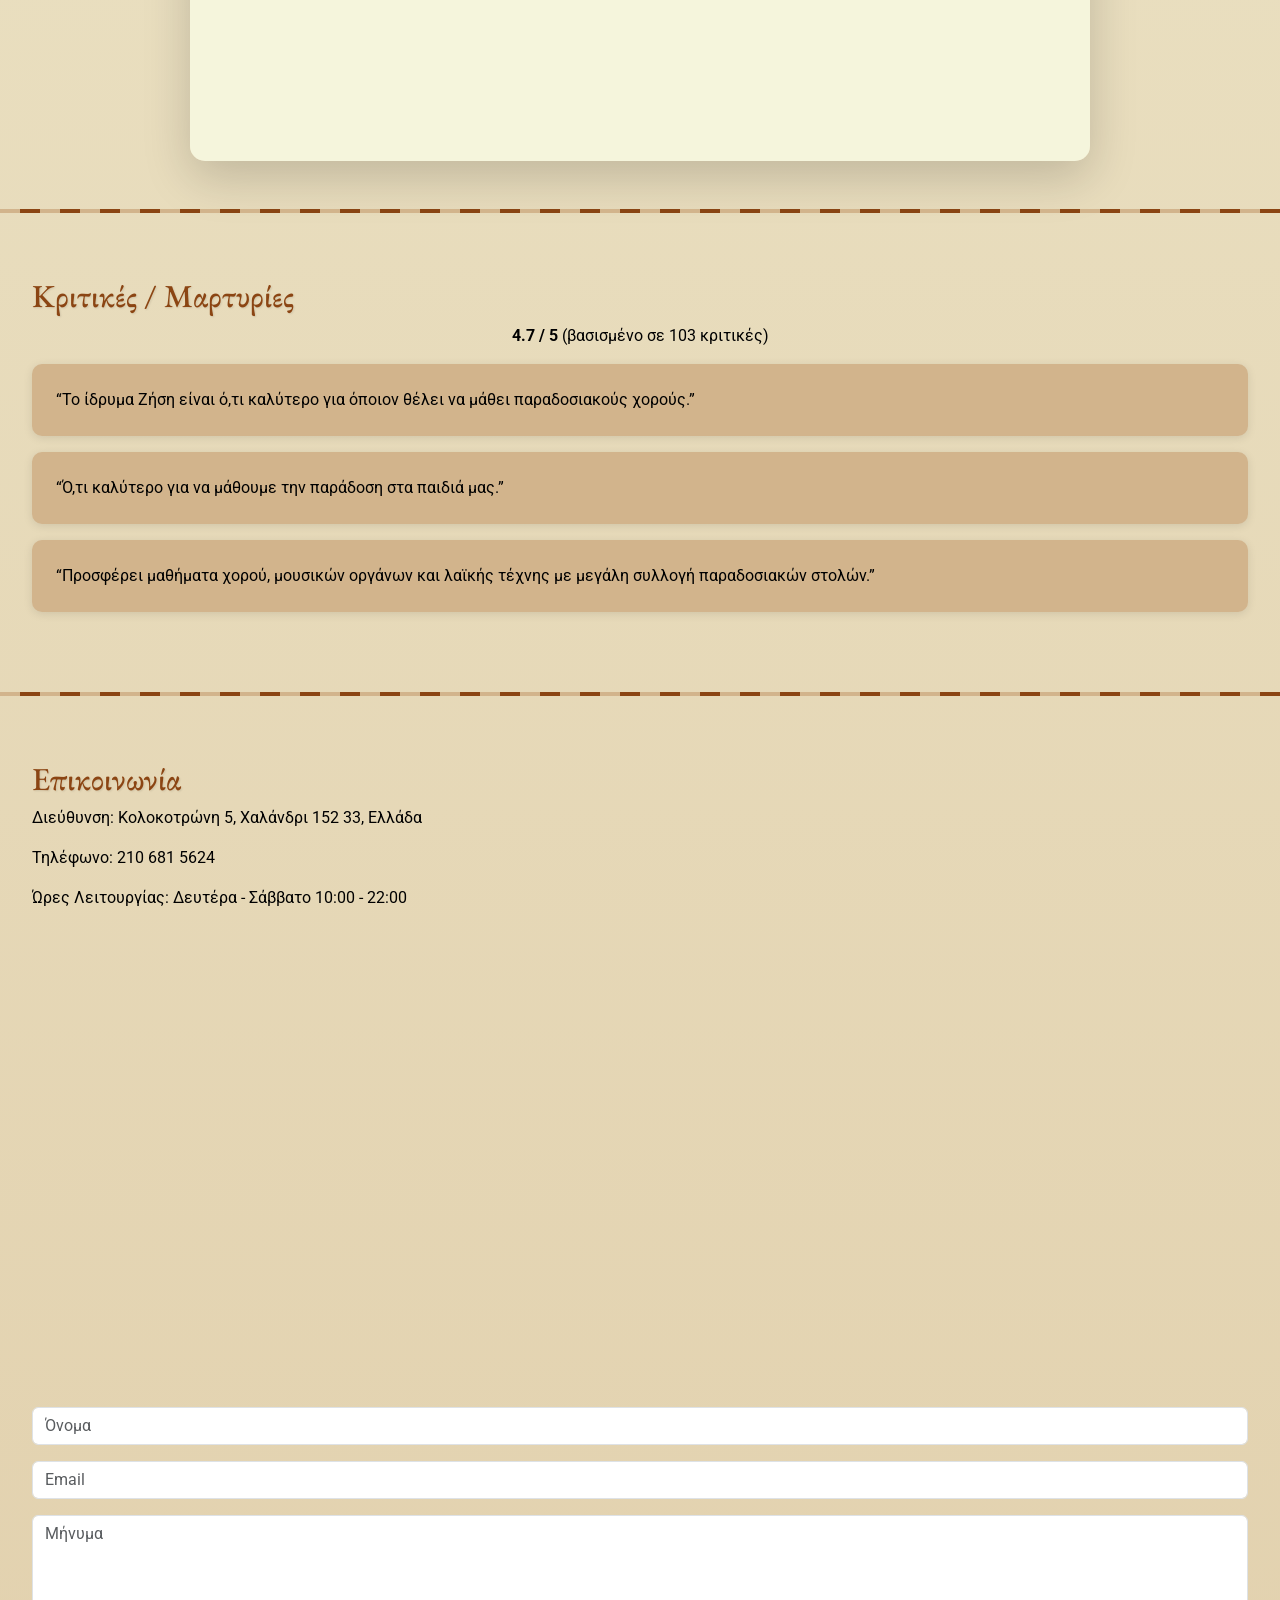
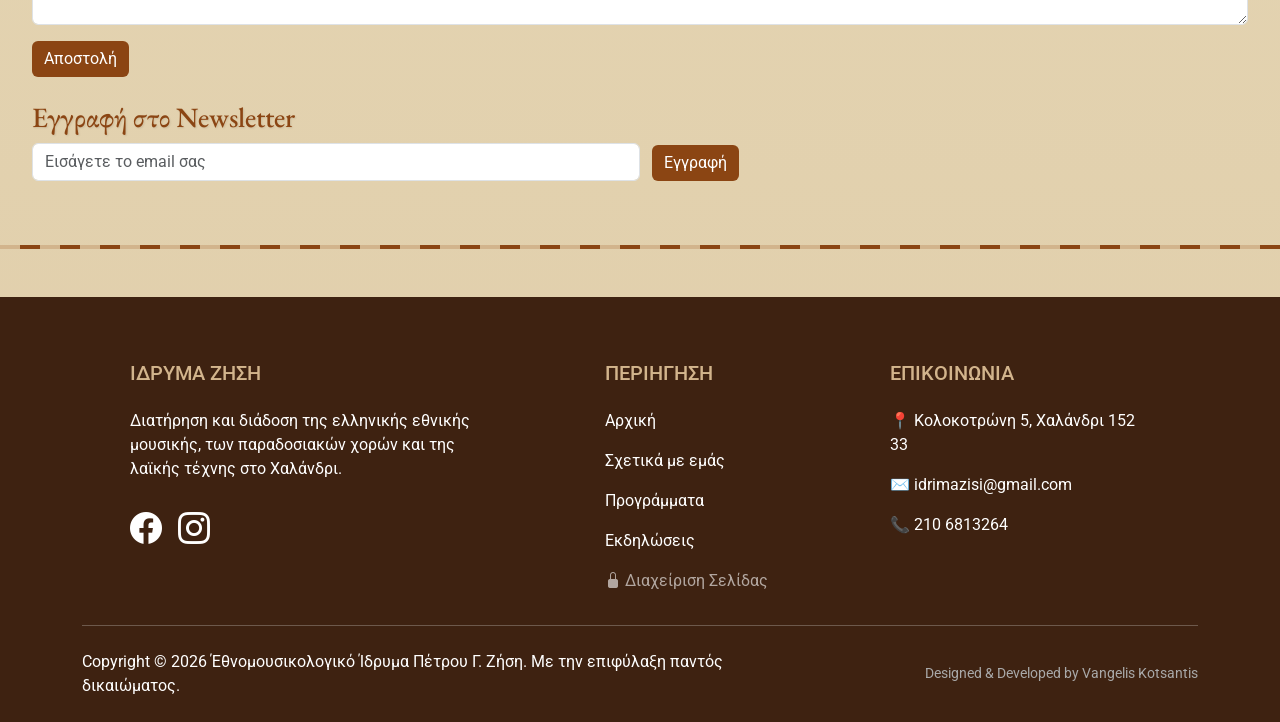
==== commit 6262e871: "Update index.html" ====
--- a/index.html
+++ b/index.html
@@ -231,6 +231,7 @@
                     <p><a href="#about" class="text-white text-decoration-none footer-link">Σχετικά με εμάς</a></p>
                     <p><a href="#programs" class="text-white text-decoration-none footer-link">Προγράμματα</a></p>
                     <p><a href="#events" class="text-white text-decoration-none footer-link">Εκδηλώσεις</a></p>
+                    <p><a href="/admin/" class="text-white text-decoration-none footer-link" style="opacity: 0.6;"><i class="bi bi-lock-fill me-1"></i>Διαχείριση Σελίδας</a></p>
                 </div>
     
                 <div class="col-md-4 col-lg-3 col-xl-3 mx-auto mt-3">
